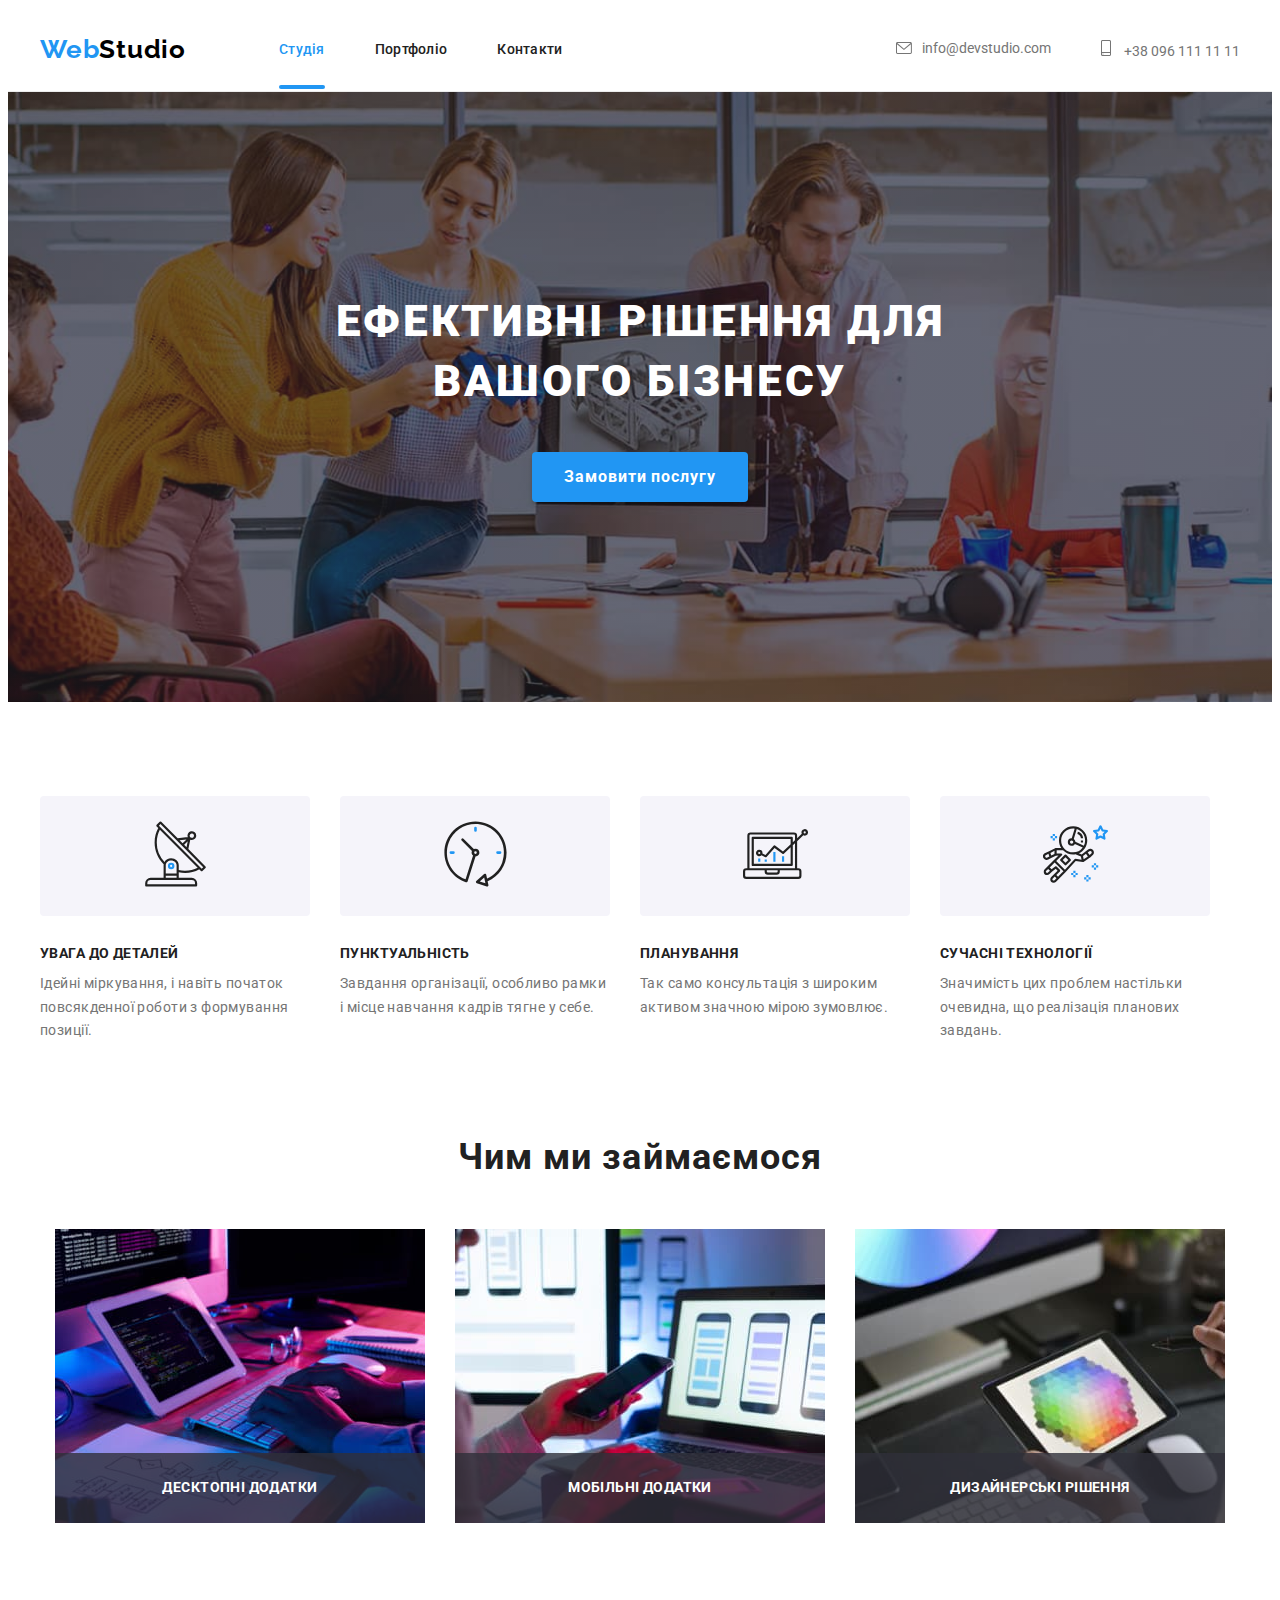
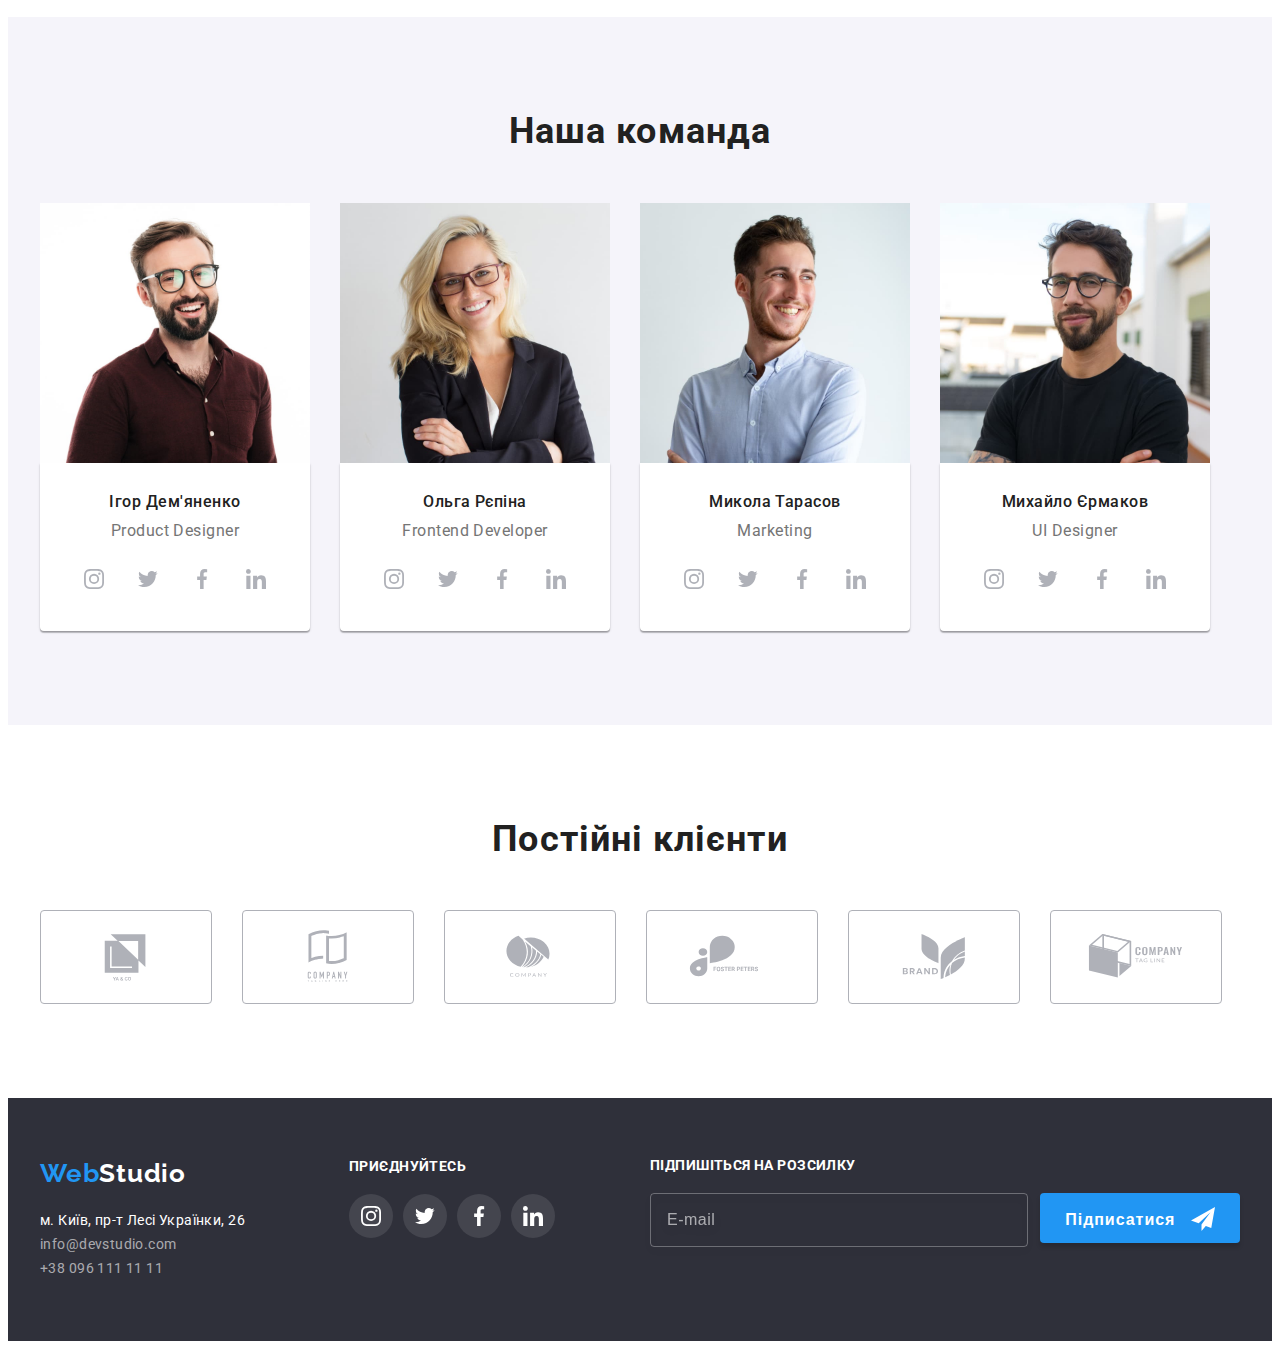
==== index.html @ 8cd663e5 "hw7" ====
<!DOCTYPE html>
<html lang="uk">

<head>
    <meta charset="UTF-8" />
    <meta http-equiv="X-UA-Compatible" content="IE=edge" />
    <meta name="viewport" content="width=device-width, initial-scale=1.0" />
    <title>Студія</title>
    <link href="https://fonts.googleapis.com/css2?family=Raleway:wght@700&family=Roboto:wght@400;500;700;900&display=swap"
        rel="stylesheet" />
    <link rel="stylesheet" href="https://cdnjs.cloudflare.com/ajax/libs/modern-normalize/1.1.0/modern-normalize.min.css"
            integrity="sha512-wpPYUAdjBVSE4KJnH1VR1HeZfpl1ub8YT/NKx4PuQ5NmX2tKuGu6U/JRp5y+Y8XG2tV+wKQpNHVUX03MfMFn9Q=="
            crossorigin="anonymous" referrerpolicy="no-referrer" />
    <link rel="stylesheet" href="./css/main.min.css">
</head>

<body>
    <!-- Header -->
    <header class="header">
        <div class="container header__container">
            <a class="logo" href="./index.html">Web<span class="logo__part logo__part--dark">Studio</span></a>
            <nav class="navigation">
                <ul class="menu list">
                    <li class="menu__item">
                        <a class="menu__link current link" href="./index.html">Студія</a>
                    </li>
                    <li class="menu__item">
                        <a class="menu__link link" href="./portfolio.html">Портфоліо</a>
                    </li>
                    <li class="menu__item">
                        <a class="menu__link link" href="">Контакти</a>
                    </li>
                </ul>
            </nav>
            <ul class="contacts list">
                <li class="contacts__item">
                        <a class="contacts__link link" href="mailto:info@devstudio.com">
                            <svg class="contacts__icon" width="16" height="12">
                                <use href="./images/icons.svg#icon-envelope" ></use>
                            </svg>
                            info@devstudio.com</a>
                </li>
                <li class="contacts__item">
                        <a class="header-contact link" href="tel:+380961111111">
                            <svg class="contacts__icon" width="10" height="16">
                                <use href="./images/icons.svg#icon-smartphone"></use>
                            </svg>
                            +38 096 111 11 11</a>
                </li>
            </ul>
        </div>
    </header>
    <!-- main -->
    <main>
        <section class="hero">
            <div class="hero__container container">
            <h1 class="hero__title">Ефективні рішення для вашого бізнесу</h1>
            <button data-modal-open class="hero__btn" type="button">Замовити послугу</button>
            </div>
        </section>

        <section class="about">
            <!-- <h2>Про нас</h2> -->
            <div class="container about__container">
            <ul class="about__list list">
                <li>
                    <div class="about__bg">
                        <a class="about__svg" href="">
                            <svg width="65" height="70">
                                <use href="./images/icons.svg#icon-antenna-1"></use>
                            </svg>
                        </a>
                    </div>
                    <h3 class="about__title">УВАГА ДО ДЕТАЛЕЙ</h3>
                    <p class="about__text">Ідейні міркування, і навіть початок повсякденної роботи з
                        формування позиції.
                    </p>
                </li>
                <li>
                    <div class="about__bg">
                        <a class="about__svg" href="">
                            <svg width="65" height="70">
                                <use href="./images/icons.svg#icon-clock-1"></use>
                            </svg>
                        </a>
                    </div>
                    <h3 class="about__title">ПУНКТУАЛЬНІСТЬ</h3>
                    <p class="about__text">Завдання організації, особливо рамки і місце навчання кадрів тягне
                        у себе.
                    </p>
                </li>
                <li>
                    <div class="about__bg">
                        <a class="about__svg" href="">
                            <svg width="65" height="70">
                                <use href="./images/icons.svg#icon-diagram-1"></use>
                            </svg>
                        </a>
                    </div>
                    <h3 class="about__title">ПЛАНУВАННЯ</h3>
                    <p class="about__text">Так само консультація з широким активом значною мірою зумовлює.
                    </p>
                </li>
                <li>
                    <div class="about__bg">
                        <a class="about__svg" href="">
                            <svg width="65" height="70">
                                <use href="./images/icons.svg#icon-astronaut-1"></use>
                            </svg>
                        </a>
                    </div>
                    <h3 class="about__title">СУЧАСНІ ТЕХНОЛОГІЇ</h3>
                    <p class="about__text">
                        Значимість цих проблем настільки очевидна, що реалізація планових завдань.
                    </p>
                </li>
            </ul>
            </div>
        </section>
        <section class="occupation">
            <h2 class="section-title">Чим ми займаємося</h2>
            <ul class="occupation__list list">
                <li class="occupation__item">
                    <div class="occupation__img-thumb">
                        <img src="./images/occupation-img1.jpg" alt="occupation" width="370" height="294" />
                        <p class="occupation__img-text">Десктопні додатки</p>
                    </div>
                    
                </li>
                <li class="occupation__item">
                    <div class="occupation__img-thumb">
                        <img src="./images/occupation-img2.jpg" alt="occupation" width="370" height="294" />
                        <p class="occupation__img-text">Мобільні додатки</p>
                    </div>
                </li>
                <li class="occupation__item">
                    <div class="occupation__img-thumb">
                        <img src="./images/occupation-img3.jpg" alt="occupation" width="370" height="294" />
                        <p class="occupation__img-text">Дизайнерські рішення</p>
                    </div>
                </li>
            </ul>
        </section>
        <!-- team -->
        <section class="team">
            <div class="container">
                <h2 class="section-title">Наша команда</h2>
                <ul class="third-section-list list">
                    <li class="third-section-item">
                        <img class="team-img no-gap" src="./images/team-img1.jpg" alt="team member" width="270" height="260" />
                        <div class="team-item-content">
                            <h3 class="third-section-title">Ігор Дем'яненко</h3>
                            <p class="third-section-text" lang="en">Product Designer</p>
                            <ul class="team-soc-list">
                                <li class="team-soc-item">
                                    <a class="soc-link" href="">
                                        <svg class="soc-icon" width="20" height="20">
                                            <use href="./images/icons.svg#icon-instagram" ></use>
                                        </svg>
                                    </a>
                                </li>
                                <li class="team-soc-item">
                                    <a class="soc-link" href="">
                                        <svg class="soc-icon" width="20" height="20">
                                            <use href="./images/icons.svg#icon-twitter"></use>
                                        </svg>
                                    </a>
                                </li>
                                <li class="team-soc-item">
                                    <a class="soc-link" href="">
                                        <svg class="soc-icon" width="20" height="20">
                                            <use href="./images/icons.svg#icon-facebook"></use>
                                        </svg>
                                    </a>
                                </li>
                                <li class="team-soc-item">
                                    <a class="soc-link" href="">
                                        <svg class="soc-icon" width="20" height="20">
                                            <use href="./images/icons.svg#icon-linkedin"></use>
                                        </svg>
                                    </a>
                                </li>
                            </ul>
                        </div>
                    </li>
                    <li class="third-section-item">
                        <img class="team-img no-gap" src="./images/team-img2.jpg" alt="team member" width="270" height="260" />
                        <div class="team-item-content">
                            <h3 class="third-section-title">Ольга Рєпіна</h3>
                            <p class="third-section-text" lang="en">Frontend Developer</p>
                            <ul class="team-soc-list">
                                <li class="team-soc-item">
                                    <a class="soc-link" href="">
                                        <svg class="soc-icon" width="20" height="20">
                                            <use href="./images/icons.svg#icon-instagram"></use>
                                        </svg>
                                    </a>
                                </li>
                                <li class="team-soc-item">
                                    <a class="soc-link" href="">
                                        <svg class="soc-icon" width="20" height="20">
                                            <use href="./images/icons.svg#icon-twitter"></use>
                                        </svg>
                                    </a>
                                </li>
                                <li class="team-soc-item">
                                    <a class="soc-link" href="">
                                        <svg class="soc-icon" width="20" height="20">
                                            <use href="./images/icons.svg#icon-facebook"></use>
                                        </svg>
                                    </a>
                                </li>
                                <li class="team-soc-item">
                                    <a class="soc-link" href="">
                                        <svg class="soc-icon" width="20" height="20">
                                            <use href="./images/icons.svg#icon-linkedin"></use>
                                        </svg>
                                    </a>
                                </li>
                            </ul>
                        </div>
                    </li>
                    <li class="third-section-item">
                        <img class="team-img no-gap" src="./images/team-img3.jpg" alt="team member" width="270" height="260" />
                        <div class="team-item-content">
                            <h3 class="third-section-title">Микола Тарасов</h3>
                            <p class="third-section-text" lang="en">Marketing</p>
                            <ul  class="team-soc-list">
                                <li class="team-soc-item">
                                    <a class="soc-link" href="">
                                        <svg class="soc-icon" width="20" height="20">
                                            <use href="./images/icons.svg#icon-instagram"></use>
                                        </svg>
                                    </a>
                                </li>
                                <li class="team-soc-item">
                                    <a class="soc-link" href="">
                                        <svg class="soc-icon" width="20" height="20">
                                            <use href="./images/icons.svg#icon-twitter"></use>
                                        </svg>
                                    </a>
                                </li>
                                <li class="team-soc-item">
                                    <a class="soc-link" href="">
                                        <svg class="soc-icon" width="20" height="20">
                                            <use href="./images/icons.svg#icon-facebook"></use>
                                        </svg>
                                    </a>
                                </li>
                                <li class="team-soc-item">
                                    <a class="soc-link" href="">
                                        <svg class="soc-icon" width="20" height="20">
                                            <use href="./images/icons.svg#icon-linkedin"></use>
                                        </svg>
                                    </a>
                                </li>
                            </ul>
                        </div>
                    </li>
                    <li class="third-section-item">
                        <img class="team-img no-gap" src="./images/team-img4.jpg" alt="team member" width="270" height="260" />
                        <div class="team-item-content">
                            <h3 class="third-section-title">Михайло Єрмаков</h3>
                            <p class="third-section-text" lang="en">UI Designer</p>
                            <ul class="team-soc-list">
                                <li class="team-soc-item">
                                    <a class="soc-link" href="">
                                        <svg class="soc-icon" width="20" height="20">
                                            <use href="./images/icons.svg#icon-instagram"></use>
                                        </svg>
                                    </a>
                                </li>
                                <li class="team-soc-item">
                                    <a class="soc-link" href="">
                                        <svg class="soc-icon" width="20" height="20">
                                            <use href="./images/icons.svg#icon-twitter"></use>
                                        </svg>
                                    </a>
                                </li>
                                <li class="team-soc-item">
                                    <a class="soc-link" href="">
                                        <svg class="soc-icon" width="20" height="20">
                                            <use href="./images/icons.svg#icon-facebook"></use>
                                        </svg>
                                    </a>
                                </li>
                                <li class="team-soc-item">
                                    <a class="soc-link" href="">
                                        <svg class="soc-icon" width="20" height="20">
                                            <use href="./images/icons.svg#icon-linkedin"></use>
                                        </svg>
                                    </a>
                                </li>
                            </ul>
                        </div>
                    </li>
                </ul>
            </div>
        </section>
        <section class="section-clients">
            <div class="container">
                <h2 class="section-title">Постійні клієнти</h2>
                <ul class="clients-list list">
                    <li class="clients-item">
                        <a class="clients-icon" href="">
                            <svg width="106" height="60">
                                <use href="./images/icons.svg#icon-Logo1"></use>
                            </svg>
                        </a>
                    </li>
                    <li class="clients-item">
                        <a class="clients-icon" href="">
                            <svg width="106" height="60">
                                <use href="./images/icons.svg#icon-Logo2"></use>
                            </svg>
                        </a>
                    </li>
                    <li class="clients-item">
                        <a class="clients-icon" href="">
                            <svg width="106" height="60">
                                <use href="./images/icons.svg#icon-Logo3"></use>
                            </svg>
                        </a>
                    </li>
                    <li class="clients-item">
                        <a class="clients-icon" href="">
                            <svg width="106" height="60">
                                <use href="./images/icons.svg#icon-Logo4"></use>
                            </svg>
                        </a>
                    </li>
                    <li class="clients-item">
                        <a class="clients-icon" href="">
                            <svg width="106" height="60">
                                <use href="./images/icons.svg#icon-Logo5"></use>
                            </svg>
                        </a>
                    </li>
                    <li class="clients-item">
                        <a class="clients-icon" href="">
                            <svg width="106" height="60">
                                <use href="./images/icons.svg#icon-Logo6"></use>
                            </svg>
                        </a>
                    </li>
                </ul>
            </div>
        </section>
    </main>
    <!-- footer -->
    <footer class="footer">
        <div class="container container-footer">
            <div class="container-footer-adress">
            <a class="logo logo--footer" href="">Web<span class="logo__part logo__part--light">Studio</span></a>
            <address>
                <ul class="footer-list list">
                    <li><a class="footer-link link" href="https://goo.gl/maps/sjuJDFKfgwQBEZwK6" target="_blank"
                            rel="noopener noreferrer nofollow">м. Київ,
                            пр-т Лесі Українки, 26</a></li>
                    <li><a class="footer-link-contact link" href="mailto:info@devstudio.com">info@devstudio.com</a></li>
                    <li><a class="footer-link-contact link" href="tel:+380961111111">+38 096 111 11 11</a></li>
                </ul>
            </address>
            </div>
                <div class="footer-soc-links">
                    <p class="footer-links-title">приєднуйтесь</p>
                    <ul class="team-soc-list">
                        <li class="team-soc-item">
                            <a class="soc-link-footer" href="">
                                <svg class="soc-icon" width="20" height="20">
                                    <use href="./images/icons.svg#icon-instagram"></use>
                                </svg>
                            </a>
                        </li>
                        <li class="team-soc-item">
                            <a class="soc-link-footer" href="">
                                <svg class="soc-icon" width="20" height="20">
                                    <use href="./images/icons.svg#icon-twitter"></use>
                                </svg>
                            </a>
                        </li>
                        <li class="team-soc-item">
                            <a class="soc-link-footer" href="">
                                <svg class="soc-icon" width="20" height="20">
                                    <use href="./images/icons.svg#icon-facebook"></use>
                                </svg>
                            </a>
                        </li>
                        <li class="team-soc-item">
                            <a class="soc-link-footer" href="">
                                <svg class="soc-icon" width="20" height="20">
                                    <use href="./images/icons.svg#icon-linkedin"></use>
                                </svg>
                            </a>
                        </li>
                    </ul>
                </div>
                <div class="footer-subscribe">
                    <form class="footer-form">
                        <div class="footer-input-container">
                            <label class="subscribe-input-text" for="subscribe"> Підпишіться на розсилку</label>
                            <input class="footer-input" type="text" id="subscribe" placeholder="E-mail" name="mail">
                        </div>
                        <button class="subscribe-btn" type="submit">Підписатися
                        <svg class="icon-send" width="24" height="24">
                            <use href="./images/icons.svg#icon-send"></use>
                        </svg>
                        </button>
                    </form>
                </div>
        </div>
    </footer>

    <div class="backdrop is-hidden" data-modal>
        <div class="modal">
            <button class="modal-btn-close" data-modal-close>
                <svg width="18" height="18">
                    <use href="./images/icons.svg#close-icon"></use>
                </svg>
            </button>
            <p class="modal-title">Залиште свої дані, ми вам передзвонимо</p>
            <form class="modal-form">
                <label class="modal-label" for="name">Ім'я</label>
                <div class="modal-wrap">
                    <input class="modal-input" type="text" id="name" name="username">
                    <svg class="input-img" width="18" height="18">
                        <use href="./images/icons.svg#icon-person"></use>
                    </svg>
                </div>

                <label class="modal-label" for="tel">Телефон</label>
                <div class="modal-wrap">
                    <input class="modal-input" type="tel" id="tel" name="tel">
                    <svg class="input-img" width="18" height="18">
                        <use href="./images/icons.svg#icon-phone"></use>
                    </svg>
                </div>

                <label class="modal-label" for="mail">Пошта</label>
                <div class="modal-wrap">
                    <input class="modal-input" type="email" id="mail" name="mail">
                    <svg class="input-img" width="18" height="18">
                        <use href="./images/icons.svg#icon-email"></use>
                    </svg>
                </div>

                <label class="modal-label" for="feedback">Коментар</label>
                <textarea class="modal-text-area" id="feedback" name="feedback" placeholder="Введіть коментар"></textarea>
                
                
                <div class="modal-field">
                    <input type="checkbox" class="input-check visually-hidden" name="get-mails" id="get-mails" value="true">
                    <label class="check-text" for="get-mails">
                        <span>
                            <svg class="check-icon" width="16" height="15">
                                <use href="./images/icons.svg#icon-check"></use>
                            </svg>
                        </span>
                        Погоджуюся з розсилкою та приймаю <a class="accept-link" href="">Умови договору</a></label>
                </div>

                
                <button class="btn-send" type="submit">Відправити</button>
            </form>
        </div>
    </div>

    <script src="./js/modal.js"></script>
</body>

</html>
---- css/main.min.css ----
:root{--primary-text-color: #212121;--secondary-text-color: #757575;--primary-background-color: #fff;--secondary-background-color: #2F303A;--third-background-color: #F5F4FA;--accent-color: #2196F3;--border-color: #ECECEC}body{background-color:#fff;font-family:"Roboto",sans-serif;color:var(--primary-text-color)}p,h1,h2,h3,h4,h5,h6{margin:0}ul,ol{margin:0;padding-left:0;list-style:none}img{display:block;max-width:100%;height:auto}.container{width:1200px;padding-right:15px;padding-left:15px;margin:0 auto}.visually-hidden{position:absolute;white-space:nowrap;width:1px;height:1px;overflow:hidden;border:0;padding:0;clip:rect(0 0 0 0);-webkit-clip-path:inset(50%);clip-path:inset(50%);margin:-1px}.logo{font-family:"Raleway",sans-serif;font-weight:700;font-size:26px;line-height:1.19;letter-spacing:.03em;color:var(--accent-color);text-decoration:none;margin-right:93px;padding:25px 0;display:block}.logo__part--dark{color:#000}.logo__part--light{color:var(--primary-background-color)}.logo--footer{display:block;margin-bottom:20px;padding:0}.menu{display:-webkit-box;display:-ms-flexbox;display:flex;gap:50px}.contacts{font-size:14px;display:-webkit-box;display:-ms-flexbox;display:flex;margin-left:auto;gap:50px}.contacts a{font-size:14px;padding:32px 0;display:block;color:var(--secondary-text-color);-webkit-transition:color 250ms cubic-bezier(0.4, 0, 0.2, 1);transition:color 250ms cubic-bezier(0.4, 0, 0.2, 1)}.contacts a:focus,.contacts a:hover{color:var(--accent-color)}.header__container{display:-webkit-box;display:-ms-flexbox;display:flex;-webkit-box-align:center;-ms-flex-align:center;align-items:center}.menu__link{position:relative;font-weight:500;font-size:14px;line-height:1.14;letter-spacing:.02em;color:inherit;padding:32px 0;display:block;-webkit-transition:color 250ms cubic-bezier(0.4, 0, 0.2, 1);transition:color 250ms cubic-bezier(0.4, 0, 0.2, 1)}.menu__link:focus,.menu__link:hover{color:var(--accent-color)}.menu__link.current::after{content:"";display:block;width:100%;height:4px;background-color:var(--accent-color);border-radius:2px;position:absolute;left:0;bottom:0}.menu .menu__link.current{color:var(--accent-color)}.list{list-style:none}.link{text-decoration:none}.contacts__icon{margin-right:10px;fill:var(--secondary-text-color)}.contacts__link:focus,.contacts__icon,.contacts__link:hover,.contacts__icon{fill:currentColor}.contacts__link.link{display:-webkit-box;display:-ms-flexbox;display:flex;-webkit-box-align:center;-ms-flex-align:center;align-items:center}.header{border-bottom:1px solid var(--border-color)}.hero{background-color:var(--secondary-background-color);padding:200px 0;background-image:-webkit-gradient(linear, left top, left bottom, from(rgba(47, 48, 58, 0.4)), to(rgba(47, 48, 58, 0.4))),url(../images/bg-img.jpg);background-image:linear-gradient(rgba(47, 48, 58, 0.4), rgba(47, 48, 58, 0.4)),url(../images/bg-img.jpg);background-repeat:no-repeat;background-size:cover;background-position:center}.hero__title{font-weight:900;font-size:44px;line-height:1.36;text-align:center;letter-spacing:.06em;text-transform:uppercase;color:var(--primary-background-color);margin-bottom:40px;margin-left:auto;margin-right:auto;max-width:696px}.hero__btn{font-family:inherit;font-weight:700;font-size:16px;line-height:1.88;letter-spacing:.06em;background-color:var(--accent-color);color:var(--primary-background-color);-webkit-box-shadow:0px 4px 4px rgba(0,0,0,.15);box-shadow:0px 4px 4px rgba(0,0,0,.15);border-radius:4px;cursor:pointer;border:none;display:block;margin:0 auto;min-width:216px;height:50px;-webkit-transition:background-color 250ms cubic-bezier(0.4, 0, 0.2, 1);transition:background-color 250ms cubic-bezier(0.4, 0, 0.2, 1)}.hero__btn:focus,.hero__btn:hover{background-color:#188ce8}.about{padding-top:94px;padding-bottom:94px;background-color:var(--primary-background-color)}.about__list{display:-webkit-box;display:-ms-flexbox;display:flex;gap:30px}.about__title{font-weight:700;font-size:14px;line-height:1.14;letter-spacing:.03em;text-transform:uppercase;color:var(--primary-text-color);margin-bottom:10px}.about__text{font-weight:400;font-size:14px;line-height:1.71;letter-spacing:.03em;color:var(--secondary-text-color);max-width:270px}.about__bg{border-radius:4px;height:120px;background-color:var(--third-background-color);margin-bottom:30px;display:-webkit-box;display:-ms-flexbox;display:flex;-webkit-box-pack:center;-ms-flex-pack:center;justify-content:center;-webkit-box-align:center;-ms-flex-align:center;align-items:center}.section-title{font-weight:700;font-size:36px;line-height:1.16;text-align:center;letter-spacing:.03em;color:var(--primary-text-color);margin-bottom:50px}.occupation{margin-bottom:94px}.occupation__list{display:-webkit-box;display:-ms-flexbox;display:flex;-webkit-box-pack:center;-ms-flex-pack:center;justify-content:center;gap:30px;-ms-flex-preferred-size:calc((100% - 60px)/3);flex-basis:calc((100% - 60px)/3)}.occupation__img-thumb{position:relative}.occupation__img-text{position:absolute;left:0;bottom:0;font-style:normal;font-weight:700;font-size:14px;line-height:1.14;letter-spacing:.03em;color:var(--primary-background-color);text-transform:uppercase;width:370px;height:70px;background-color:rgba(47,48,58,.8);display:-webkit-box;display:-ms-flexbox;display:flex;-webkit-box-align:center;-ms-flex-align:center;align-items:center;-webkit-box-pack:center;-ms-flex-pack:center;justify-content:center}.team{padding-top:94px;padding-bottom:94px;background-color:var(--third-background-color)}.third-section-list{display:-webkit-box;display:-ms-flexbox;display:flex;gap:30px;-ms-flex-preferred-size:calc((100% - 90px)/4);flex-basis:calc((100% - 90px)/4)}.team-item-content{padding:30px;background-color:var(--primary-background-color);-webkit-box-shadow:0px 1px 3px rgba(0,0,0,.12),0px 1px 1px rgba(0,0,0,.14),0px 2px 1px rgba(0,0,0,.2);box-shadow:0px 1px 3px rgba(0,0,0,.12),0px 1px 1px rgba(0,0,0,.14),0px 2px 1px rgba(0,0,0,.2);border-radius:0px 0px 4px 4px}.team-img .no-gap{display:block}.third-section-title{font-weight:500;font-size:16px;line-height:1.18;text-align:center;letter-spacing:.03em;color:var(--primary-text-color);margin-bottom:10px}.third-section-text{font-weight:400;font-size:16px;line-height:1.18;text-align:center;letter-spacing:.03em;color:var(--secondary-text-color);margin-bottom:16px}.team-soc-list{display:-webkit-box;display:-ms-flexbox;display:flex;-webkit-box-pack:center;-ms-flex-pack:center;justify-content:center;gap:10px}.soc-link{width:44px;height:44px;border-radius:50%;display:-webkit-box;display:-ms-flexbox;display:flex;-ms-flex-line-pack:center;align-content:center;-webkit-box-pack:center;-ms-flex-pack:center;justify-content:center;-webkit-box-align:center;-ms-flex-align:center;align-items:center;fill:#afb1b8;-webkit-transition:background-color 250ms cubic-bezier(0.4, 0, 0.2, 1),fill 250ms cubic-bezier(0.4, 0, 0.2, 1);transition:background-color 250ms cubic-bezier(0.4, 0, 0.2, 1),fill 250ms cubic-bezier(0.4, 0, 0.2, 1)}.soc-link:focus,.soc-link:hover{background-color:var(--accent-color);fill:var(--primary-background-color)}.section-clients{padding-top:94px;padding-bottom:94px;background-color:var(--primary-background-color)}.clients-item{background-color:rgba(0,0,0,0);border:1px solid #afb1b8;border-radius:4px;width:170px;height:92px;-webkit-transition:border 250ms cubic-bezier(0.4, 0, 0.2, 1);transition:border 250ms cubic-bezier(0.4, 0, 0.2, 1)}.clients-item:focus,.clients-item:hover{border:1px solid var(--accent-color)}.clients-icon{fill:#afb1b8;width:100%;height:100%;display:-webkit-box;display:-ms-flexbox;display:flex;-webkit-box-pack:center;-ms-flex-pack:center;justify-content:center;-webkit-box-align:center;-ms-flex-align:center;align-items:center;-webkit-transition:fill 250ms cubic-bezier(0.4, 0, 0.2, 1);transition:fill 250ms cubic-bezier(0.4, 0, 0.2, 1)}.clients-icon:focus,.clients-icon:hover{fill:var(--accent-color)}.clients-list{display:-webkit-box;display:-ms-flexbox;display:flex;gap:30px}.section-portfolio{padding:94px 0}.btn-list{display:-webkit-box;display:-ms-flexbox;display:flex;-webkit-box-pack:center;-ms-flex-pack:center;justify-content:center;gap:8px;margin-bottom:50px}.btn{font-family:inherit;font-weight:500;font-size:16px;line-height:1.62;letter-spacing:.03em;color:var(--primary-text-color);background-color:var(--primary-background-color);cursor:pointer;-webkit-box-shadow:0px 3px 1px rgba(0,0,0,.1),0px 1px 2px rgba(0,0,0,.08),0px 2px 2px rgba(0,0,0,.12);box-shadow:0px 3px 1px rgba(0,0,0,.1),0px 1px 2px rgba(0,0,0,.08),0px 2px 2px rgba(0,0,0,.12);border-radius:4px;border:none;padding:6px 22px;-webkit-transition:color 250ms cubic-bezier(0.4, 0, 0.2, 1),background-color 250ms cubic-bezier(0.4, 0, 0.2, 1);transition:color 250ms cubic-bezier(0.4, 0, 0.2, 1),background-color 250ms cubic-bezier(0.4, 0, 0.2, 1)}.btn:focus,.btn:hover{color:var(--primary-background-color);background-color:var(--accent-color)}.portfolio-content{padding:20px 24px;border-left:1px solid var(--border-color);border-bottom:1px solid var(--border-color);border-right:1px solid var(--border-color)}.portfolio-list{display:-webkit-box;display:-ms-flexbox;display:flex;-ms-flex-wrap:wrap;flex-wrap:wrap;gap:28px;-ms-flex-preferred-size:calc((100% - 56px)/3);flex-basis:calc((100% - 56px)/3)}.portfolio-title{font-weight:700;font-size:18px;line-height:2;letter-spacing:.06em;color:var(--primary-text-color);margin-bottom:4px}.portfolio-text{font-weight:400;font-size:16px;line-height:1.88;letter-spacing:.03em;color:var(--secondary-text-color)}.portfolio-item{cursor:pointer;-webkit-transition:-webkit-box-shadow 250ms cubic-bezier(0.4, 0, 0.2, 1);transition:-webkit-box-shadow 250ms cubic-bezier(0.4, 0, 0.2, 1);transition:box-shadow 250ms cubic-bezier(0.4, 0, 0.2, 1);transition:box-shadow 250ms cubic-bezier(0.4, 0, 0.2, 1), -webkit-box-shadow 250ms cubic-bezier(0.4, 0, 0.2, 1)}.portfolio-item:focus,.portfolio-item:hover{-webkit-box-shadow:0px 1px 1px rgba(0,0,0,.12),0px 4px 4px rgba(0,0,0,.06),1px 4px 6px rgba(0,0,0,.16);box-shadow:0px 1px 1px rgba(0,0,0,.12),0px 4px 4px rgba(0,0,0,.06),1px 4px 6px rgba(0,0,0,.16)}.potrfolio-thumb{position:relative;overflow:hidden}.portfolio-img-text{position:absolute;top:0;left:0;font-weight:400;font-size:18px;line-height:1.56;letter-spacing:.03em;padding:63px 24px;color:var(--primary-background-color);background-color:rgba(33,150,243,.9);display:-webkit-box;display:-ms-flexbox;display:flex;-webkit-box-align:center;-ms-flex-align:center;align-items:center;-webkit-box-pack:center;-ms-flex-pack:center;justify-content:center;-webkit-transform:translateY(100%);transform:translateY(100%);-webkit-transition:-webkit-transform 250ms cubic-bezier(0.4, 0, 0.2, 1);transition:-webkit-transform 250ms cubic-bezier(0.4, 0, 0.2, 1);transition:transform 250ms cubic-bezier(0.4, 0, 0.2, 1);transition:transform 250ms cubic-bezier(0.4, 0, 0.2, 1), -webkit-transform 250ms cubic-bezier(0.4, 0, 0.2, 1)}.portfolio-item:hover .portfolio-img-text,.portfolio-item:focus .portfolio-img-text{-webkit-transform:translateY(0%);transform:translateY(0%)}.footer{background:var(--secondary-background-color);padding-top:60px;padding-bottom:60px}.container-footer{display:-webkit-box;display:-ms-flexbox;display:flex;gap:70px}.footer-links-title{font-style:normal;font-weight:700;font-size:14px;line-height:16px;letter-spacing:.03em;text-transform:uppercase;color:var(--primary-background-color);margin-bottom:20px}.footer-list a{font-style:normal;font-weight:400;font-size:14px;line-height:1.71;letter-spacing:.03em}.footer-link{color:var(--primary-background-color);margin-bottom:9px}.footer-link-contact{color:rgba(255,255,255,.6)}.footer{-webkit-box-align:baseline;-ms-flex-align:baseline;align-items:baseline}.soc-link-footer{width:44px;height:44px;border-radius:50%;display:-webkit-box;display:-ms-flexbox;display:flex;-ms-flex-line-pack:center;align-content:center;-webkit-box-pack:center;-ms-flex-pack:center;justify-content:center;-webkit-box-align:center;-ms-flex-align:center;align-items:center;fill:var(--primary-background-color);background-color:rgba(255,255,255,.1);-webkit-transition:background-color 250ms cubic-bezier(0.4, 0, 0.2, 1);transition:background-color 250ms cubic-bezier(0.4, 0, 0.2, 1)}.soc-link-footer:focus,.soc-link-footer:hover{background-color:var(--accent-color)}.footer-subscribe{display:-webkit-box;display:-ms-flexbox;display:flex;-webkit-box-pack:center;-ms-flex-pack:center;justify-content:center;-webkit-box-align:center;-ms-flex-align:center;align-items:center;position:relative;margin-left:auto}.footer-form{display:-webkit-box;display:-ms-flexbox;display:flex;gap:12px}.footer-input{width:358px;height:50px;background-color:rgba(0,0,0,0);border:1px solid rgba(255,255,255,.3);-webkit-filter:drop-shadow(0px 4px 4px rgba(0, 0, 0, 0.15));filter:drop-shadow(0px 4px 4px rgba(0, 0, 0, 0.15));border-radius:4px;font-weight:400;font-size:16px;line-height:1.25;-webkit-box-align:center;-ms-flex-align:center;align-items:center;letter-spacing:.03em;color:rgba(255,255,255,.6);padding-left:16px;-webkit-transition:border 250ms cubic-bezier(0.4, 0, 0.2, 1);transition:border 250ms cubic-bezier(0.4, 0, 0.2, 1)}.footer-input::-webkit-input-placeholder{font-weight:400;font-size:16px;line-height:1.25;-webkit-box-align:center;align-items:center;letter-spacing:.03em;color:rgba(255,255,255,.6)}.footer-input::-moz-placeholder{font-weight:400;font-size:16px;line-height:1.25;align-items:center;letter-spacing:.03em;color:rgba(255,255,255,.6)}.footer-input:-ms-input-placeholder{font-weight:400;font-size:16px;line-height:1.25;-ms-flex-align:center;align-items:center;letter-spacing:.03em;color:rgba(255,255,255,.6)}.footer-input::-ms-input-placeholder{font-weight:400;font-size:16px;line-height:1.25;-ms-flex-align:center;align-items:center;letter-spacing:.03em;color:rgba(255,255,255,.6)}.footer-input::placeholder{font-weight:400;font-size:16px;line-height:1.25;-webkit-box-align:center;-ms-flex-align:center;align-items:center;letter-spacing:.03em;color:rgba(255,255,255,.6)}.subscribe-input-text+.footer-input:focus{outline:rgba(0,0,0,0);border:1px solid var(--accent-color)}.subscribe-input-text{font-weight:700;font-size:14px;line-height:1.14;letter-spacing:.03em;text-transform:uppercase;color:var(--primary-background-color);position:absolute;left:0;top:0}.subscribe-btn{width:200px;height:50px;-webkit-box-shadow:0px 4px 4px rgba(0,0,0,.15);box-shadow:0px 4px 4px rgba(0,0,0,.15);border-radius:4px;background-color:var(--accent-color);border:none;font-weight:700;font-size:16px;line-height:1.88;letter-spacing:.06em;color:#fff;cursor:pointer;-webkit-transition:background-color 250ms cubic-bezier(0.4, 0, 0.2, 1);transition:background-color 250ms cubic-bezier(0.4, 0, 0.2, 1)}.subscribe-btn:hover,.subscribe-btn:focus{background-color:#188ce8}.icon-send{fill:#fff;-webkit-transform:translateY(25%);transform:translateY(25%);margin-left:10px}.backdrop{position:fixed;top:0;left:0;width:100%;height:100%;background-color:rgba(0,0,0,.2)}.backdrop.is-hidden{opacity:0;pointer-events:none}.modal{position:absolute;width:528px;height:581px;background-color:#fff;left:50%;top:50%;-webkit-transform:translate(-50%, -50%);transform:translate(-50%, -50%);border-radius:4px;padding:40px}.modal-btn-close{position:absolute;right:8px;top:8px;display:-webkit-box;display:-ms-flexbox;display:flex;-webkit-box-pack:center;-ms-flex-pack:center;justify-content:center;-webkit-box-align:center;-ms-flex-align:center;align-items:center;width:30px;height:30px;padding:0;border:1px solid rgba(0,0,0,.1019607843);border-radius:50%;cursor:pointer;background-color:#fff;-webkit-transition:fill 250ms cubic-bezier(0.4, 0, 0.2, 1);transition:fill 250ms cubic-bezier(0.4, 0, 0.2, 1)}.modal-btn-close:hover,.modal-btn-close:focus{fill:var(--accent-color)}.modal-title{margin-bottom:12px;font-weight:700;font-size:20px;line-height:1.15;text-align:center;letter-spacing:.03em;color:#212121}.modal-form{display:-webkit-box;display:-ms-flexbox;display:flex;-ms-flex-wrap:wrap;flex-wrap:wrap}.modal-input{width:448px;height:40px;border:1px solid rgba(33,33,33,.2);border-radius:4px;margin-bottom:10px;padding-left:42px;outline:rgba(0,0,0,0)}.modal-input:focus{border:1px solid var(--accent-color)}.input-img{position:absolute;top:11px;left:12px}.modal-input:focus+.input-img{fill:var(--accent-color)}.modal-label{font-weight:400;font-size:12px;line-height:1.16;letter-spacing:.01em;color:#757575;margin-bottom:4px}.modal-text-area{width:100%;height:120px;border:1px solid rgba(33,33,33,.2);border-radius:4px;padding:12px 16px;resize:none;margin-bottom:20px;outline:rgba(0,0,0,0)}.modal-text-area:focus{border:1px solid var(--accent-color)}.modal-text-area::-webkit-input-placeholder{font-weight:400;font-size:12px;line-height:1.16;letter-spacing:.01em;color:rgba(117,117,117,.5)}.modal-text-area::-moz-placeholder{font-weight:400;font-size:12px;line-height:1.16;letter-spacing:.01em;color:rgba(117,117,117,.5)}.modal-text-area:-ms-input-placeholder{font-weight:400;font-size:12px;line-height:1.16;letter-spacing:.01em;color:rgba(117,117,117,.5)}.modal-text-area::-ms-input-placeholder{font-weight:400;font-size:12px;line-height:1.16;letter-spacing:.01em;color:rgba(117,117,117,.5)}.modal-text-area::placeholder{font-weight:400;font-size:12px;line-height:1.16;letter-spacing:.01em;color:rgba(117,117,117,.5)}.modal-wrap{position:relative}.check-text,.accept-link{font-weight:400;font-size:14px;line-height:1.71;letter-spacing:.03em;color:#757575}.accept-link{color:var(--accent-color)}.check-text span{content:"";display:-webkit-inline-box;display:-ms-inline-flexbox;display:inline-flex;-webkit-box-align:center;-ms-flex-align:center;align-items:center;-webkit-box-pack:center;-ms-flex-pack:center;justify-content:center;width:16px;height:15px;border:2px solid #212121;border-radius:2px;margin-right:8px;fill:rgba(0,0,0,0);margin-left:14px}.input-check:checked+.check-text span{background-color:var(--accent-color);fill:#fff;border-color:rgba(0,0,0,0)}.modal-field{margin-bottom:30px}.btn-send{background-color:#2196f3;-webkit-box-shadow:0px 4px 4px rgba(0,0,0,.15);box-shadow:0px 4px 4px rgba(0,0,0,.15);border-radius:4px;border:none;padding:10px 55px;margin-right:auto;margin-left:auto;font-weight:700;font-size:16px;line-height:1.88;display:-webkit-box;display:-ms-flexbox;display:flex;-webkit-box-align:center;-ms-flex-align:center;align-items:center;-webkit-box-pack:center;-ms-flex-pack:center;justify-content:center;letter-spacing:.06em;color:#fff;cursor:pointer;-webkit-transition:background-color 250ms cubic-bezier(0.4, 0, 0.2, 1);transition:background-color 250ms cubic-bezier(0.4, 0, 0.2, 1)}.btn-send:hover,.btn-send:focus{background-color:#188ce8}/*# sourceMappingURL=main.min.css.map */
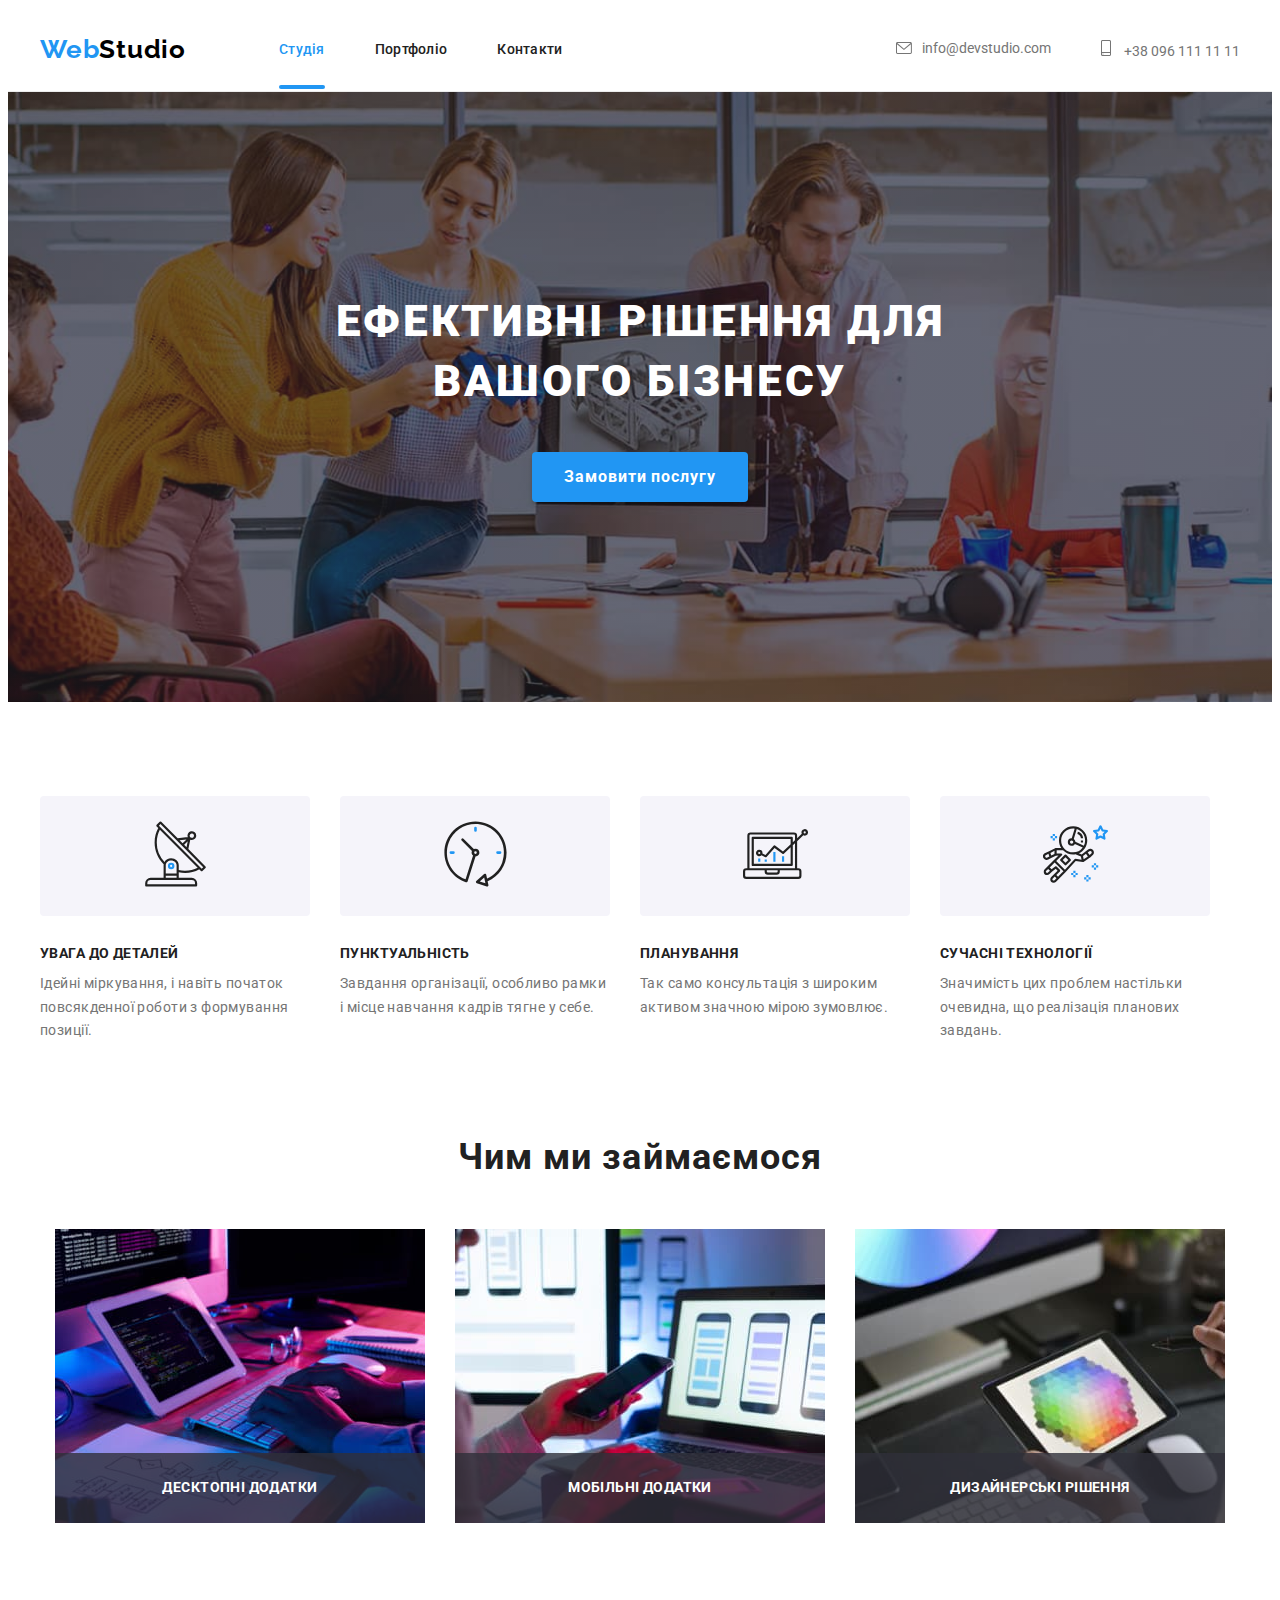
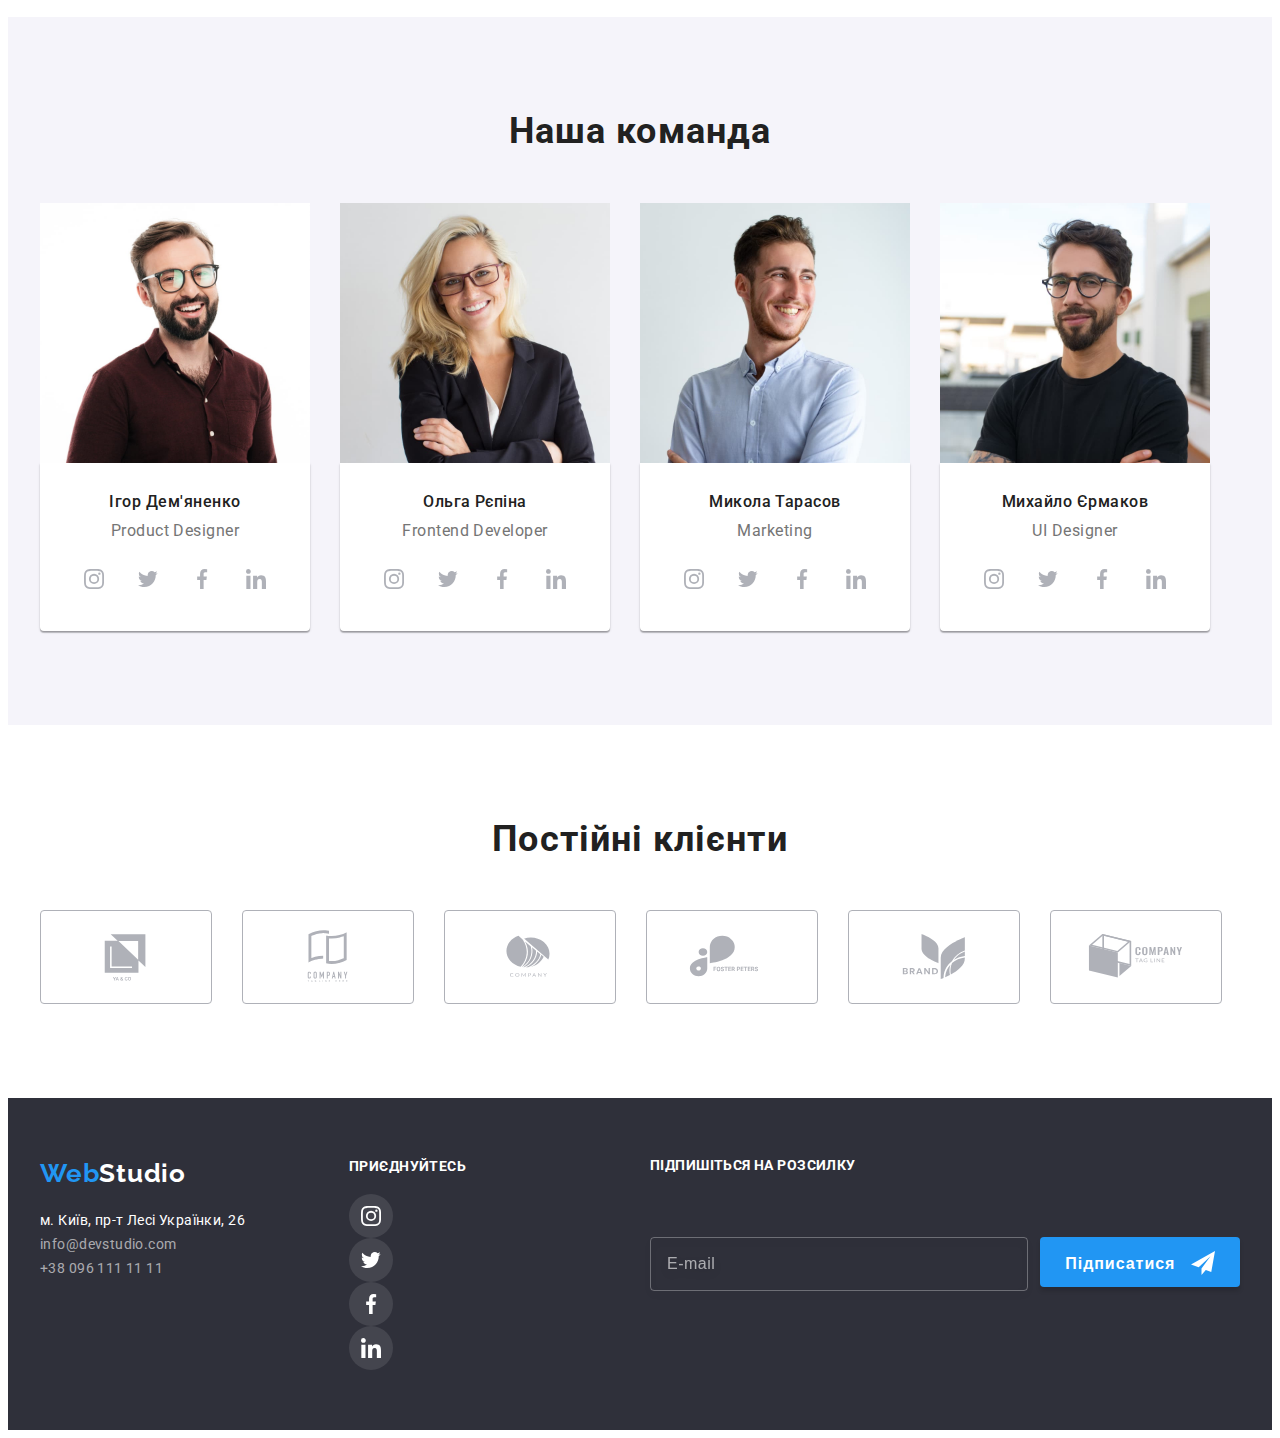
==== commit 1e837967: "hw7" ====
--- a/index.html
+++ b/index.html
@@ -143,39 +143,39 @@
         </section>
         <!-- team -->
         <section class="team">
-            <div class="container">
+            <div class="team__container container">
                 <h2 class="section-title">Наша команда</h2>
-                <ul class="third-section-list list">
-                    <li class="third-section-item">
-                        <img class="team-img no-gap" src="./images/team-img1.jpg" alt="team member" width="270" height="260" />
-                        <div class="team-item-content">
-                            <h3 class="third-section-title">Ігор Дем'яненко</h3>
-                            <p class="third-section-text" lang="en">Product Designer</p>
-                            <ul class="team-soc-list">
-                                <li class="team-soc-item">
-                                    <a class="soc-link" href="">
-                                        <svg class="soc-icon" width="20" height="20">
+                <ul class="team__list list">
+                    <li class="team__item">
+                        <img class="team__img no-gap" src="./images/team-img1.jpg" alt="team member" width="270" height="260" />
+                        <div class="team__item-content">
+                            <h3 class="team__title">Ігор Дем'яненко</h3>
+                            <p class="team__text" lang="en">Product Designer</p>
+                            <ul class="team__soc-list">
+                                <li class="team__soc-item">
+                                    <a class="team__soc-link" href="">
+                                        <svg class="team__soc-icon" width="20" height="20">
                                             <use href="./images/icons.svg#icon-instagram" ></use>
                                         </svg>
                                     </a>
                                 </li>
-                                <li class="team-soc-item">
-                                    <a class="soc-link" href="">
-                                        <svg class="soc-icon" width="20" height="20">
+                                <li class="team__soc-item">
+                                    <a class="team__soc-link" href="">
+                                        <svg class="team__soc-icon" width="20" height="20">
                                             <use href="./images/icons.svg#icon-twitter"></use>
                                         </svg>
                                     </a>
                                 </li>
-                                <li class="team-soc-item">
-                                    <a class="soc-link" href="">
-                                        <svg class="soc-icon" width="20" height="20">
+                                <li class="team__soc-item">
+                                    <a class="team__soc-link" href="">
+                                        <svg class="team__soc-icon" width="20" height="20">
                                             <use href="./images/icons.svg#icon-facebook"></use>
                                         </svg>
                                     </a>
                                 </li>
-                                <li class="team-soc-item">
-                                    <a class="soc-link" href="">
-                                        <svg class="soc-icon" width="20" height="20">
+                                <li class="team__soc-item">
+                                    <a class="team__soc-link" href="">
+                                        <svg class="team__soc-icon" width="20" height="20">
                                             <use href="./images/icons.svg#icon-linkedin"></use>
                                         </svg>
                                     </a>
@@ -183,36 +183,36 @@
                             </ul>
                         </div>
                     </li>
-                    <li class="third-section-item">
-                        <img class="team-img no-gap" src="./images/team-img2.jpg" alt="team member" width="270" height="260" />
-                        <div class="team-item-content">
-                            <h3 class="third-section-title">Ольга Рєпіна</h3>
-                            <p class="third-section-text" lang="en">Frontend Developer</p>
-                            <ul class="team-soc-list">
-                                <li class="team-soc-item">
-                                    <a class="soc-link" href="">
-                                        <svg class="soc-icon" width="20" height="20">
+                    <li class="team__item">
+                        <img class="team__img no-gap" src="./images/team-img2.jpg" alt="team member" width="270" height="260" />
+                        <div class="team__item-content">
+                            <h3 class="team__title">Ольга Рєпіна</h3>
+                            <p class="team__text" lang="en">Frontend Developer</p>
+                            <ul class="team__soc-list">
+                                <li class="team__soc-item">
+                                    <a class="team__soc-link" href="">
+                                        <svg class="team__soc-icon" width="20" height="20">
                                             <use href="./images/icons.svg#icon-instagram"></use>
                                         </svg>
                                     </a>
                                 </li>
-                                <li class="team-soc-item">
-                                    <a class="soc-link" href="">
-                                        <svg class="soc-icon" width="20" height="20">
+                                <li class="team__soc-item">
+                                    <a class="team__soc-link" href="">
+                                        <svg class="team__soc-icon" width="20" height="20">
                                             <use href="./images/icons.svg#icon-twitter"></use>
                                         </svg>
                                     </a>
                                 </li>
-                                <li class="team-soc-item">
-                                    <a class="soc-link" href="">
-                                        <svg class="soc-icon" width="20" height="20">
+                                <li class="team__soc-item">
+                                    <a class="team__soc-link" href="">
+                                        <svg class="team__soc-icon" width="20" height="20">
                                             <use href="./images/icons.svg#icon-facebook"></use>
                                         </svg>
                                     </a>
                                 </li>
-                                <li class="team-soc-item">
-                                    <a class="soc-link" href="">
-                                        <svg class="soc-icon" width="20" height="20">
+                                <li class="team__soc-item">
+                                    <a class="team__soc-link" href="">
+                                        <svg class="team__soc-icon" width="20" height="20">
                                             <use href="./images/icons.svg#icon-linkedin"></use>
                                         </svg>
                                     </a>
@@ -220,36 +220,36 @@
                             </ul>
                         </div>
                     </li>
-                    <li class="third-section-item">
-                        <img class="team-img no-gap" src="./images/team-img3.jpg" alt="team member" width="270" height="260" />
-                        <div class="team-item-content">
-                            <h3 class="third-section-title">Микола Тарасов</h3>
-                            <p class="third-section-text" lang="en">Marketing</p>
-                            <ul  class="team-soc-list">
-                                <li class="team-soc-item">
-                                    <a class="soc-link" href="">
-                                        <svg class="soc-icon" width="20" height="20">
+                    <li class="team__item">
+                        <img class="team__img no-gap" src="./images/team-img3.jpg" alt="team member" width="270" height="260" />
+                        <div class="team__item-content">
+                            <h3 class="team__title">Микола Тарасов</h3>
+                            <p class="team__text" lang="en">Marketing</p>
+                            <ul  class="team__soc-list">
+                                <li class="team__soc-item">
+                                    <a class="team__soc-link" href="">
+                                        <svg class="team__soc-icon" width="20" height="20">
                                             <use href="./images/icons.svg#icon-instagram"></use>
                                         </svg>
                                     </a>
                                 </li>
-                                <li class="team-soc-item">
-                                    <a class="soc-link" href="">
-                                        <svg class="soc-icon" width="20" height="20">
+                                <li class="team__soc-item">
+                                    <a class="team__soc-link" href="">
+                                        <svg class="team__soc-icon" width="20" height="20">
                                             <use href="./images/icons.svg#icon-twitter"></use>
                                         </svg>
                                     </a>
                                 </li>
-                                <li class="team-soc-item">
-                                    <a class="soc-link" href="">
-                                        <svg class="soc-icon" width="20" height="20">
+                                <li class="team__soc-item">
+                                    <a class="team__soc-link" href="">
+                                        <svg class="team__soc-icon" width="20" height="20">
                                             <use href="./images/icons.svg#icon-facebook"></use>
                                         </svg>
                                     </a>
                                 </li>
-                                <li class="team-soc-item">
-                                    <a class="soc-link" href="">
-                                        <svg class="soc-icon" width="20" height="20">
+                                <li class="team__soc-item">
+                                    <a class="team__soc-link" href="">
+                                        <svg class="team__soc-icon" width="20" height="20">
                                             <use href="./images/icons.svg#icon-linkedin"></use>
                                         </svg>
                                     </a>
@@ -257,36 +257,36 @@
                             </ul>
                         </div>
                     </li>
-                    <li class="third-section-item">
-                        <img class="team-img no-gap" src="./images/team-img4.jpg" alt="team member" width="270" height="260" />
-                        <div class="team-item-content">
-                            <h3 class="third-section-title">Михайло Єрмаков</h3>
-                            <p class="third-section-text" lang="en">UI Designer</p>
-                            <ul class="team-soc-list">
+                    <li class="team__item">
+                        <img class="team__img no-gap" src="./images/team-img4.jpg" alt="team member" width="270" height="260" />
+                        <div class="team__item-content">
+                            <h3 class="team__title">Михайло Єрмаков</h3>
+                            <p class="team__text" lang="en">UI Designer</p>
+                            <ul class="team__soc-list">
+                                <li class="team__soc-item">
+                                    <a class="team__soc-link" href="">
+                                        <svg class="team__soc-icon" width="20" height="20">
+                                            <use href="./images/icons.svg#icon-instagram"></use>
+                                        </svg>
+                                    </a>
+                                </li>
+                                <li class="team__soc-item">
+                                    <a class="team__soc-link" href="">
+                                        <svg class="team__soc-icon" width="20" height="20">
+                                            <use href="./images/icons.svg#icon-twitter"></use>
+                                        </svg>
+                                    </a>
+                                </li>
+                                <li class="team__soc-item">
+                                    <a class="team__soc-link" href="">
+                                        <svg class="team__soc-icon" width="20" height="20">
+                                            <use href="./images/icons.svg#icon-facebook"></use>
+                                        </svg>
+                                    </a>
+                                </li>
                                 <li class="team-soc-item">
-                                    <a class="soc-link" href="">
-                                        <svg class="soc-icon" width="20" height="20">
-                                            <use href="./images/icons.svg#icon-instagram"></use>
-                                        </svg>
-                                    </a>
-                                </li>
-                                <li class="team-soc-item">
-                                    <a class="soc-link" href="">
-                                        <svg class="soc-icon" width="20" height="20">
-                                            <use href="./images/icons.svg#icon-twitter"></use>
-                                        </svg>
-                                    </a>
-                                </li>
-                                <li class="team-soc-item">
-                                    <a class="soc-link" href="">
-                                        <svg class="soc-icon" width="20" height="20">
-                                            <use href="./images/icons.svg#icon-facebook"></use>
-                                        </svg>
-                                    </a>
-                                </li>
-                                <li class="team-soc-item">
-                                    <a class="soc-link" href="">
-                                        <svg class="soc-icon" width="20" height="20">
+                                    <a class="team__soc-link" href="">
+                                        <svg class="team__soc-icon" width="20" height="20">
                                             <use href="./images/icons.svg#icon-linkedin"></use>
                                         </svg>
                                     </a>
--- a/css/main.min.css
+++ b/css/main.min.css
@@ -1 +1 @@
-:root{--primary-text-color: #212121;--secondary-text-color: #757575;--primary-background-color: #fff;--secondary-background-color: #2F303A;--third-background-color: #F5F4FA;--accent-color: #2196F3;--border-color: #ECECEC}body{background-color:#fff;font-family:"Roboto",sans-serif;color:var(--primary-text-color)}p,h1,h2,h3,h4,h5,h6{margin:0}ul,ol{margin:0;padding-left:0;list-style:none}img{display:block;max-width:100%;height:auto}.container{width:1200px;padding-right:15px;padding-left:15px;margin:0 auto}.visually-hidden{position:absolute;white-space:nowrap;width:1px;height:1px;overflow:hidden;border:0;padding:0;clip:rect(0 0 0 0);-webkit-clip-path:inset(50%);clip-path:inset(50%);margin:-1px}.logo{font-family:"Raleway",sans-serif;font-weight:700;font-size:26px;line-height:1.19;letter-spacing:.03em;color:var(--accent-color);text-decoration:none;margin-right:93px;padding:25px 0;display:block}.logo__part--dark{color:#000}.logo__part--light{color:var(--primary-background-color)}.logo--footer{display:block;margin-bottom:20px;padding:0}.menu{display:-webkit-box;display:-ms-flexbox;display:flex;gap:50px}.contacts{font-size:14px;display:-webkit-box;display:-ms-flexbox;display:flex;margin-left:auto;gap:50px}.contacts a{font-size:14px;padding:32px 0;display:block;color:var(--secondary-text-color);-webkit-transition:color 250ms cubic-bezier(0.4, 0, 0.2, 1);transition:color 250ms cubic-bezier(0.4, 0, 0.2, 1)}.contacts a:focus,.contacts a:hover{color:var(--accent-color)}.header__container{display:-webkit-box;display:-ms-flexbox;display:flex;-webkit-box-align:center;-ms-flex-align:center;align-items:center}.menu__link{position:relative;font-weight:500;font-size:14px;line-height:1.14;letter-spacing:.02em;color:inherit;padding:32px 0;display:block;-webkit-transition:color 250ms cubic-bezier(0.4, 0, 0.2, 1);transition:color 250ms cubic-bezier(0.4, 0, 0.2, 1)}.menu__link:focus,.menu__link:hover{color:var(--accent-color)}.menu__link.current::after{content:"";display:block;width:100%;height:4px;background-color:var(--accent-color);border-radius:2px;position:absolute;left:0;bottom:0}.menu .menu__link.current{color:var(--accent-color)}.list{list-style:none}.link{text-decoration:none}.contacts__icon{margin-right:10px;fill:var(--secondary-text-color)}.contacts__link:focus,.contacts__icon,.contacts__link:hover,.contacts__icon{fill:currentColor}.contacts__link.link{display:-webkit-box;display:-ms-flexbox;display:flex;-webkit-box-align:center;-ms-flex-align:center;align-items:center}.header{border-bottom:1px solid var(--border-color)}.hero{background-color:var(--secondary-background-color);padding:200px 0;background-image:-webkit-gradient(linear, left top, left bottom, from(rgba(47, 48, 58, 0.4)), to(rgba(47, 48, 58, 0.4))),url(../images/bg-img.jpg);background-image:linear-gradient(rgba(47, 48, 58, 0.4), rgba(47, 48, 58, 0.4)),url(../images/bg-img.jpg);background-repeat:no-repeat;background-size:cover;background-position:center}.hero__title{font-weight:900;font-size:44px;line-height:1.36;text-align:center;letter-spacing:.06em;text-transform:uppercase;color:var(--primary-background-color);margin-bottom:40px;margin-left:auto;margin-right:auto;max-width:696px}.hero__btn{font-family:inherit;font-weight:700;font-size:16px;line-height:1.88;letter-spacing:.06em;background-color:var(--accent-color);color:var(--primary-background-color);-webkit-box-shadow:0px 4px 4px rgba(0,0,0,.15);box-shadow:0px 4px 4px rgba(0,0,0,.15);border-radius:4px;cursor:pointer;border:none;display:block;margin:0 auto;min-width:216px;height:50px;-webkit-transition:background-color 250ms cubic-bezier(0.4, 0, 0.2, 1);transition:background-color 250ms cubic-bezier(0.4, 0, 0.2, 1)}.hero__btn:focus,.hero__btn:hover{background-color:#188ce8}.about{padding-top:94px;padding-bottom:94px;background-color:var(--primary-background-color)}.about__list{display:-webkit-box;display:-ms-flexbox;display:flex;gap:30px}.about__title{font-weight:700;font-size:14px;line-height:1.14;letter-spacing:.03em;text-transform:uppercase;color:var(--primary-text-color);margin-bottom:10px}.about__text{font-weight:400;font-size:14px;line-height:1.71;letter-spacing:.03em;color:var(--secondary-text-color);max-width:270px}.about__bg{border-radius:4px;height:120px;background-color:var(--third-background-color);margin-bottom:30px;display:-webkit-box;display:-ms-flexbox;display:flex;-webkit-box-pack:center;-ms-flex-pack:center;justify-content:center;-webkit-box-align:center;-ms-flex-align:center;align-items:center}.section-title{font-weight:700;font-size:36px;line-height:1.16;text-align:center;letter-spacing:.03em;color:var(--primary-text-color);margin-bottom:50px}.occupation{margin-bottom:94px}.occupation__list{display:-webkit-box;display:-ms-flexbox;display:flex;-webkit-box-pack:center;-ms-flex-pack:center;justify-content:center;gap:30px;-ms-flex-preferred-size:calc((100% - 60px)/3);flex-basis:calc((100% - 60px)/3)}.occupation__img-thumb{position:relative}.occupation__img-text{position:absolute;left:0;bottom:0;font-style:normal;font-weight:700;font-size:14px;line-height:1.14;letter-spacing:.03em;color:var(--primary-background-color);text-transform:uppercase;width:370px;height:70px;background-color:rgba(47,48,58,.8);display:-webkit-box;display:-ms-flexbox;display:flex;-webkit-box-align:center;-ms-flex-align:center;align-items:center;-webkit-box-pack:center;-ms-flex-pack:center;justify-content:center}.team{padding-top:94px;padding-bottom:94px;background-color:var(--third-background-color)}.third-section-list{display:-webkit-box;display:-ms-flexbox;display:flex;gap:30px;-ms-flex-preferred-size:calc((100% - 90px)/4);flex-basis:calc((100% - 90px)/4)}.team-item-content{padding:30px;background-color:var(--primary-background-color);-webkit-box-shadow:0px 1px 3px rgba(0,0,0,.12),0px 1px 1px rgba(0,0,0,.14),0px 2px 1px rgba(0,0,0,.2);box-shadow:0px 1px 3px rgba(0,0,0,.12),0px 1px 1px rgba(0,0,0,.14),0px 2px 1px rgba(0,0,0,.2);border-radius:0px 0px 4px 4px}.team-img .no-gap{display:block}.third-section-title{font-weight:500;font-size:16px;line-height:1.18;text-align:center;letter-spacing:.03em;color:var(--primary-text-color);margin-bottom:10px}.third-section-text{font-weight:400;font-size:16px;line-height:1.18;text-align:center;letter-spacing:.03em;color:var(--secondary-text-color);margin-bottom:16px}.team-soc-list{display:-webkit-box;display:-ms-flexbox;display:flex;-webkit-box-pack:center;-ms-flex-pack:center;justify-content:center;gap:10px}.soc-link{width:44px;height:44px;border-radius:50%;display:-webkit-box;display:-ms-flexbox;display:flex;-ms-flex-line-pack:center;align-content:center;-webkit-box-pack:center;-ms-flex-pack:center;justify-content:center;-webkit-box-align:center;-ms-flex-align:center;align-items:center;fill:#afb1b8;-webkit-transition:background-color 250ms cubic-bezier(0.4, 0, 0.2, 1),fill 250ms cubic-bezier(0.4, 0, 0.2, 1);transition:background-color 250ms cubic-bezier(0.4, 0, 0.2, 1),fill 250ms cubic-bezier(0.4, 0, 0.2, 1)}.soc-link:focus,.soc-link:hover{background-color:var(--accent-color);fill:var(--primary-background-color)}.section-clients{padding-top:94px;padding-bottom:94px;background-color:var(--primary-background-color)}.clients-item{background-color:rgba(0,0,0,0);border:1px solid #afb1b8;border-radius:4px;width:170px;height:92px;-webkit-transition:border 250ms cubic-bezier(0.4, 0, 0.2, 1);transition:border 250ms cubic-bezier(0.4, 0, 0.2, 1)}.clients-item:focus,.clients-item:hover{border:1px solid var(--accent-color)}.clients-icon{fill:#afb1b8;width:100%;height:100%;display:-webkit-box;display:-ms-flexbox;display:flex;-webkit-box-pack:center;-ms-flex-pack:center;justify-content:center;-webkit-box-align:center;-ms-flex-align:center;align-items:center;-webkit-transition:fill 250ms cubic-bezier(0.4, 0, 0.2, 1);transition:fill 250ms cubic-bezier(0.4, 0, 0.2, 1)}.clients-icon:focus,.clients-icon:hover{fill:var(--accent-color)}.clients-list{display:-webkit-box;display:-ms-flexbox;display:flex;gap:30px}.section-portfolio{padding:94px 0}.btn-list{display:-webkit-box;display:-ms-flexbox;display:flex;-webkit-box-pack:center;-ms-flex-pack:center;justify-content:center;gap:8px;margin-bottom:50px}.btn{font-family:inherit;font-weight:500;font-size:16px;line-height:1.62;letter-spacing:.03em;color:var(--primary-text-color);background-color:var(--primary-background-color);cursor:pointer;-webkit-box-shadow:0px 3px 1px rgba(0,0,0,.1),0px 1px 2px rgba(0,0,0,.08),0px 2px 2px rgba(0,0,0,.12);box-shadow:0px 3px 1px rgba(0,0,0,.1),0px 1px 2px rgba(0,0,0,.08),0px 2px 2px rgba(0,0,0,.12);border-radius:4px;border:none;padding:6px 22px;-webkit-transition:color 250ms cubic-bezier(0.4, 0, 0.2, 1),background-color 250ms cubic-bezier(0.4, 0, 0.2, 1);transition:color 250ms cubic-bezier(0.4, 0, 0.2, 1),background-color 250ms cubic-bezier(0.4, 0, 0.2, 1)}.btn:focus,.btn:hover{color:var(--primary-background-color);background-color:var(--accent-color)}.portfolio-content{padding:20px 24px;border-left:1px solid var(--border-color);border-bottom:1px solid var(--border-color);border-right:1px solid var(--border-color)}.portfolio-list{display:-webkit-box;display:-ms-flexbox;display:flex;-ms-flex-wrap:wrap;flex-wrap:wrap;gap:28px;-ms-flex-preferred-size:calc((100% - 56px)/3);flex-basis:calc((100% - 56px)/3)}.portfolio-title{font-weight:700;font-size:18px;line-height:2;letter-spacing:.06em;color:var(--primary-text-color);margin-bottom:4px}.portfolio-text{font-weight:400;font-size:16px;line-height:1.88;letter-spacing:.03em;color:var(--secondary-text-color)}.portfolio-item{cursor:pointer;-webkit-transition:-webkit-box-shadow 250ms cubic-bezier(0.4, 0, 0.2, 1);transition:-webkit-box-shadow 250ms cubic-bezier(0.4, 0, 0.2, 1);transition:box-shadow 250ms cubic-bezier(0.4, 0, 0.2, 1);transition:box-shadow 250ms cubic-bezier(0.4, 0, 0.2, 1), -webkit-box-shadow 250ms cubic-bezier(0.4, 0, 0.2, 1)}.portfolio-item:focus,.portfolio-item:hover{-webkit-box-shadow:0px 1px 1px rgba(0,0,0,.12),0px 4px 4px rgba(0,0,0,.06),1px 4px 6px rgba(0,0,0,.16);box-shadow:0px 1px 1px rgba(0,0,0,.12),0px 4px 4px rgba(0,0,0,.06),1px 4px 6px rgba(0,0,0,.16)}.potrfolio-thumb{position:relative;overflow:hidden}.portfolio-img-text{position:absolute;top:0;left:0;font-weight:400;font-size:18px;line-height:1.56;letter-spacing:.03em;padding:63px 24px;color:var(--primary-background-color);background-color:rgba(33,150,243,.9);display:-webkit-box;display:-ms-flexbox;display:flex;-webkit-box-align:center;-ms-flex-align:center;align-items:center;-webkit-box-pack:center;-ms-flex-pack:center;justify-content:center;-webkit-transform:translateY(100%);transform:translateY(100%);-webkit-transition:-webkit-transform 250ms cubic-bezier(0.4, 0, 0.2, 1);transition:-webkit-transform 250ms cubic-bezier(0.4, 0, 0.2, 1);transition:transform 250ms cubic-bezier(0.4, 0, 0.2, 1);transition:transform 250ms cubic-bezier(0.4, 0, 0.2, 1), -webkit-transform 250ms cubic-bezier(0.4, 0, 0.2, 1)}.portfolio-item:hover .portfolio-img-text,.portfolio-item:focus .portfolio-img-text{-webkit-transform:translateY(0%);transform:translateY(0%)}.footer{background:var(--secondary-background-color);padding-top:60px;padding-bottom:60px}.container-footer{display:-webkit-box;display:-ms-flexbox;display:flex;gap:70px}.footer-links-title{font-style:normal;font-weight:700;font-size:14px;line-height:16px;letter-spacing:.03em;text-transform:uppercase;color:var(--primary-background-color);margin-bottom:20px}.footer-list a{font-style:normal;font-weight:400;font-size:14px;line-height:1.71;letter-spacing:.03em}.footer-link{color:var(--primary-background-color);margin-bottom:9px}.footer-link-contact{color:rgba(255,255,255,.6)}.footer{-webkit-box-align:baseline;-ms-flex-align:baseline;align-items:baseline}.soc-link-footer{width:44px;height:44px;border-radius:50%;display:-webkit-box;display:-ms-flexbox;display:flex;-ms-flex-line-pack:center;align-content:center;-webkit-box-pack:center;-ms-flex-pack:center;justify-content:center;-webkit-box-align:center;-ms-flex-align:center;align-items:center;fill:var(--primary-background-color);background-color:rgba(255,255,255,.1);-webkit-transition:background-color 250ms cubic-bezier(0.4, 0, 0.2, 1);transition:background-color 250ms cubic-bezier(0.4, 0, 0.2, 1)}.soc-link-footer:focus,.soc-link-footer:hover{background-color:var(--accent-color)}.footer-subscribe{display:-webkit-box;display:-ms-flexbox;display:flex;-webkit-box-pack:center;-ms-flex-pack:center;justify-content:center;-webkit-box-align:center;-ms-flex-align:center;align-items:center;position:relative;margin-left:auto}.footer-form{display:-webkit-box;display:-ms-flexbox;display:flex;gap:12px}.footer-input{width:358px;height:50px;background-color:rgba(0,0,0,0);border:1px solid rgba(255,255,255,.3);-webkit-filter:drop-shadow(0px 4px 4px rgba(0, 0, 0, 0.15));filter:drop-shadow(0px 4px 4px rgba(0, 0, 0, 0.15));border-radius:4px;font-weight:400;font-size:16px;line-height:1.25;-webkit-box-align:center;-ms-flex-align:center;align-items:center;letter-spacing:.03em;color:rgba(255,255,255,.6);padding-left:16px;-webkit-transition:border 250ms cubic-bezier(0.4, 0, 0.2, 1);transition:border 250ms cubic-bezier(0.4, 0, 0.2, 1)}.footer-input::-webkit-input-placeholder{font-weight:400;font-size:16px;line-height:1.25;-webkit-box-align:center;align-items:center;letter-spacing:.03em;color:rgba(255,255,255,.6)}.footer-input::-moz-placeholder{font-weight:400;font-size:16px;line-height:1.25;align-items:center;letter-spacing:.03em;color:rgba(255,255,255,.6)}.footer-input:-ms-input-placeholder{font-weight:400;font-size:16px;line-height:1.25;-ms-flex-align:center;align-items:center;letter-spacing:.03em;color:rgba(255,255,255,.6)}.footer-input::-ms-input-placeholder{font-weight:400;font-size:16px;line-height:1.25;-ms-flex-align:center;align-items:center;letter-spacing:.03em;color:rgba(255,255,255,.6)}.footer-input::placeholder{font-weight:400;font-size:16px;line-height:1.25;-webkit-box-align:center;-ms-flex-align:center;align-items:center;letter-spacing:.03em;color:rgba(255,255,255,.6)}.subscribe-input-text+.footer-input:focus{outline:rgba(0,0,0,0);border:1px solid var(--accent-color)}.subscribe-input-text{font-weight:700;font-size:14px;line-height:1.14;letter-spacing:.03em;text-transform:uppercase;color:var(--primary-background-color);position:absolute;left:0;top:0}.subscribe-btn{width:200px;height:50px;-webkit-box-shadow:0px 4px 4px rgba(0,0,0,.15);box-shadow:0px 4px 4px rgba(0,0,0,.15);border-radius:4px;background-color:var(--accent-color);border:none;font-weight:700;font-size:16px;line-height:1.88;letter-spacing:.06em;color:#fff;cursor:pointer;-webkit-transition:background-color 250ms cubic-bezier(0.4, 0, 0.2, 1);transition:background-color 250ms cubic-bezier(0.4, 0, 0.2, 1)}.subscribe-btn:hover,.subscribe-btn:focus{background-color:#188ce8}.icon-send{fill:#fff;-webkit-transform:translateY(25%);transform:translateY(25%);margin-left:10px}.backdrop{position:fixed;top:0;left:0;width:100%;height:100%;background-color:rgba(0,0,0,.2)}.backdrop.is-hidden{opacity:0;pointer-events:none}.modal{position:absolute;width:528px;height:581px;background-color:#fff;left:50%;top:50%;-webkit-transform:translate(-50%, -50%);transform:translate(-50%, -50%);border-radius:4px;padding:40px}.modal-btn-close{position:absolute;right:8px;top:8px;display:-webkit-box;display:-ms-flexbox;display:flex;-webkit-box-pack:center;-ms-flex-pack:center;justify-content:center;-webkit-box-align:center;-ms-flex-align:center;align-items:center;width:30px;height:30px;padding:0;border:1px solid rgba(0,0,0,.1019607843);border-radius:50%;cursor:pointer;background-color:#fff;-webkit-transition:fill 250ms cubic-bezier(0.4, 0, 0.2, 1);transition:fill 250ms cubic-bezier(0.4, 0, 0.2, 1)}.modal-btn-close:hover,.modal-btn-close:focus{fill:var(--accent-color)}.modal-title{margin-bottom:12px;font-weight:700;font-size:20px;line-height:1.15;text-align:center;letter-spacing:.03em;color:#212121}.modal-form{display:-webkit-box;display:-ms-flexbox;display:flex;-ms-flex-wrap:wrap;flex-wrap:wrap}.modal-input{width:448px;height:40px;border:1px solid rgba(33,33,33,.2);border-radius:4px;margin-bottom:10px;padding-left:42px;outline:rgba(0,0,0,0)}.modal-input:focus{border:1px solid var(--accent-color)}.input-img{position:absolute;top:11px;left:12px}.modal-input:focus+.input-img{fill:var(--accent-color)}.modal-label{font-weight:400;font-size:12px;line-height:1.16;letter-spacing:.01em;color:#757575;margin-bottom:4px}.modal-text-area{width:100%;height:120px;border:1px solid rgba(33,33,33,.2);border-radius:4px;padding:12px 16px;resize:none;margin-bottom:20px;outline:rgba(0,0,0,0)}.modal-text-area:focus{border:1px solid var(--accent-color)}.modal-text-area::-webkit-input-placeholder{font-weight:400;font-size:12px;line-height:1.16;letter-spacing:.01em;color:rgba(117,117,117,.5)}.modal-text-area::-moz-placeholder{font-weight:400;font-size:12px;line-height:1.16;letter-spacing:.01em;color:rgba(117,117,117,.5)}.modal-text-area:-ms-input-placeholder{font-weight:400;font-size:12px;line-height:1.16;letter-spacing:.01em;color:rgba(117,117,117,.5)}.modal-text-area::-ms-input-placeholder{font-weight:400;font-size:12px;line-height:1.16;letter-spacing:.01em;color:rgba(117,117,117,.5)}.modal-text-area::placeholder{font-weight:400;font-size:12px;line-height:1.16;letter-spacing:.01em;color:rgba(117,117,117,.5)}.modal-wrap{position:relative}.check-text,.accept-link{font-weight:400;font-size:14px;line-height:1.71;letter-spacing:.03em;color:#757575}.accept-link{color:var(--accent-color)}.check-text span{content:"";display:-webkit-inline-box;display:-ms-inline-flexbox;display:inline-flex;-webkit-box-align:center;-ms-flex-align:center;align-items:center;-webkit-box-pack:center;-ms-flex-pack:center;justify-content:center;width:16px;height:15px;border:2px solid #212121;border-radius:2px;margin-right:8px;fill:rgba(0,0,0,0);margin-left:14px}.input-check:checked+.check-text span{background-color:var(--accent-color);fill:#fff;border-color:rgba(0,0,0,0)}.modal-field{margin-bottom:30px}.btn-send{background-color:#2196f3;-webkit-box-shadow:0px 4px 4px rgba(0,0,0,.15);box-shadow:0px 4px 4px rgba(0,0,0,.15);border-radius:4px;border:none;padding:10px 55px;margin-right:auto;margin-left:auto;font-weight:700;font-size:16px;line-height:1.88;display:-webkit-box;display:-ms-flexbox;display:flex;-webkit-box-align:center;-ms-flex-align:center;align-items:center;-webkit-box-pack:center;-ms-flex-pack:center;justify-content:center;letter-spacing:.06em;color:#fff;cursor:pointer;-webkit-transition:background-color 250ms cubic-bezier(0.4, 0, 0.2, 1);transition:background-color 250ms cubic-bezier(0.4, 0, 0.2, 1)}.btn-send:hover,.btn-send:focus{background-color:#188ce8}/*# sourceMappingURL=main.min.css.map */+:root{--primary-text-color: #212121;--secondary-text-color: #757575;--primary-background-color: #fff;--secondary-background-color: #2F303A;--third-background-color: #F5F4FA;--accent-color: #2196F3;--border-color: #ECECEC}body{background-color:#fff;font-family:"Roboto",sans-serif;color:var(--primary-text-color)}p,h1,h2,h3,h4,h5,h6{margin:0}ul,ol{margin:0;padding-left:0;list-style:none}img{display:block;max-width:100%;height:auto}.container{width:1200px;padding-right:15px;padding-left:15px;margin:0 auto}.visually-hidden{position:absolute;white-space:nowrap;width:1px;height:1px;overflow:hidden;border:0;padding:0;clip:rect(0 0 0 0);-webkit-clip-path:inset(50%);clip-path:inset(50%);margin:-1px}.logo{font-family:"Raleway",sans-serif;font-weight:700;font-size:26px;line-height:1.19;letter-spacing:.03em;color:var(--accent-color);text-decoration:none;margin-right:93px;padding:25px 0;display:block}.logo__part--dark{color:#000}.logo__part--light{color:var(--primary-background-color)}.logo--footer{display:block;margin-bottom:20px;padding:0}.menu{display:-webkit-box;display:-ms-flexbox;display:flex;gap:50px}.contacts{font-size:14px;display:-webkit-box;display:-ms-flexbox;display:flex;margin-left:auto;gap:50px}.contacts a{font-size:14px;padding:32px 0;display:block;color:var(--secondary-text-color);-webkit-transition:color 250ms cubic-bezier(0.4, 0, 0.2, 1);transition:color 250ms cubic-bezier(0.4, 0, 0.2, 1)}.contacts a:focus,.contacts a:hover{color:var(--accent-color)}.header__container{display:-webkit-box;display:-ms-flexbox;display:flex;-webkit-box-align:center;-ms-flex-align:center;align-items:center}.menu__link{position:relative;font-weight:500;font-size:14px;line-height:1.14;letter-spacing:.02em;color:inherit;padding:32px 0;display:block;-webkit-transition:color 250ms cubic-bezier(0.4, 0, 0.2, 1);transition:color 250ms cubic-bezier(0.4, 0, 0.2, 1)}.menu__link:focus,.menu__link:hover{color:var(--accent-color)}.menu__link.current::after{content:"";display:block;width:100%;height:4px;background-color:var(--accent-color);border-radius:2px;position:absolute;left:0;bottom:0}.menu .menu__link.current{color:var(--accent-color)}.list{list-style:none}.link{text-decoration:none}.contacts__icon{margin-right:10px;fill:var(--secondary-text-color)}.contacts__link:focus,.contacts__icon,.contacts__link:hover,.contacts__icon{fill:currentColor}.contacts__link.link{display:-webkit-box;display:-ms-flexbox;display:flex;-webkit-box-align:center;-ms-flex-align:center;align-items:center}.header{border-bottom:1px solid var(--border-color)}.hero{background-color:var(--secondary-background-color);padding:200px 0;background-image:-webkit-gradient(linear, left top, left bottom, from(rgba(47, 48, 58, 0.4)), to(rgba(47, 48, 58, 0.4))),url(../images/bg-img.jpg);background-image:linear-gradient(rgba(47, 48, 58, 0.4), rgba(47, 48, 58, 0.4)),url(../images/bg-img.jpg);background-repeat:no-repeat;background-size:cover;background-position:center}.hero__title{font-weight:900;font-size:44px;line-height:1.36;text-align:center;letter-spacing:.06em;text-transform:uppercase;color:var(--primary-background-color);margin-bottom:40px;margin-left:auto;margin-right:auto;max-width:696px}.hero__btn{font-family:inherit;font-weight:700;font-size:16px;line-height:1.88;letter-spacing:.06em;background-color:var(--accent-color);color:var(--primary-background-color);-webkit-box-shadow:0px 4px 4px rgba(0,0,0,.15);box-shadow:0px 4px 4px rgba(0,0,0,.15);border-radius:4px;cursor:pointer;border:none;display:block;margin:0 auto;min-width:216px;height:50px;-webkit-transition:background-color 250ms cubic-bezier(0.4, 0, 0.2, 1);transition:background-color 250ms cubic-bezier(0.4, 0, 0.2, 1)}.hero__btn:focus,.hero__btn:hover{background-color:#188ce8}.about{padding-top:94px;padding-bottom:94px;background-color:var(--primary-background-color)}.about__list{display:-webkit-box;display:-ms-flexbox;display:flex;gap:30px}.about__title{font-weight:700;font-size:14px;line-height:1.14;letter-spacing:.03em;text-transform:uppercase;color:var(--primary-text-color);margin-bottom:10px}.about__text{font-weight:400;font-size:14px;line-height:1.71;letter-spacing:.03em;color:var(--secondary-text-color);max-width:270px}.about__bg{border-radius:4px;height:120px;background-color:var(--third-background-color);margin-bottom:30px;display:-webkit-box;display:-ms-flexbox;display:flex;-webkit-box-pack:center;-ms-flex-pack:center;justify-content:center;-webkit-box-align:center;-ms-flex-align:center;align-items:center}.section-title{font-weight:700;font-size:36px;line-height:1.16;text-align:center;letter-spacing:.03em;color:var(--primary-text-color);margin-bottom:50px}.occupation{margin-bottom:94px}.occupation__list{display:-webkit-box;display:-ms-flexbox;display:flex;-webkit-box-pack:center;-ms-flex-pack:center;justify-content:center;gap:30px;-ms-flex-preferred-size:calc((100% - 60px)/3);flex-basis:calc((100% - 60px)/3)}.occupation__img-thumb{position:relative}.occupation__img-text{position:absolute;left:0;bottom:0;font-style:normal;font-weight:700;font-size:14px;line-height:1.14;letter-spacing:.03em;color:var(--primary-background-color);text-transform:uppercase;width:370px;height:70px;background-color:rgba(47,48,58,.8);display:-webkit-box;display:-ms-flexbox;display:flex;-webkit-box-align:center;-ms-flex-align:center;align-items:center;-webkit-box-pack:center;-ms-flex-pack:center;justify-content:center}.team{padding-top:94px;padding-bottom:94px;background-color:var(--third-background-color)}.team__list{display:-webkit-box;display:-ms-flexbox;display:flex;gap:30px;-ms-flex-preferred-size:calc((100% - 90px)/4);flex-basis:calc((100% - 90px)/4)}.team__item-content{padding:30px;background-color:var(--primary-background-color);-webkit-box-shadow:0px 1px 3px rgba(0,0,0,.12),0px 1px 1px rgba(0,0,0,.14),0px 2px 1px rgba(0,0,0,.2);box-shadow:0px 1px 3px rgba(0,0,0,.12),0px 1px 1px rgba(0,0,0,.14),0px 2px 1px rgba(0,0,0,.2);border-radius:0px 0px 4px 4px}.team__img .no-gap{display:block}.team__title{font-weight:500;font-size:16px;line-height:1.18;text-align:center;letter-spacing:.03em;color:var(--primary-text-color);margin-bottom:10px}.team__text{font-weight:400;font-size:16px;line-height:1.18;text-align:center;letter-spacing:.03em;color:var(--secondary-text-color);margin-bottom:16px}.team__soc-list{display:-webkit-box;display:-ms-flexbox;display:flex;-webkit-box-pack:center;-ms-flex-pack:center;justify-content:center;gap:10px}.team__soc-link{width:44px;height:44px;border-radius:50%;display:-webkit-box;display:-ms-flexbox;display:flex;-ms-flex-line-pack:center;align-content:center;-webkit-box-pack:center;-ms-flex-pack:center;justify-content:center;-webkit-box-align:center;-ms-flex-align:center;align-items:center;fill:#afb1b8;-webkit-transition:background-color 250ms cubic-bezier(0.4, 0, 0.2, 1),fill 250ms cubic-bezier(0.4, 0, 0.2, 1);transition:background-color 250ms cubic-bezier(0.4, 0, 0.2, 1),fill 250ms cubic-bezier(0.4, 0, 0.2, 1)}.team__soc-link:focus,.team__soc-link:hover{background-color:var(--accent-color);fill:var(--primary-background-color)}.section-clients{padding-top:94px;padding-bottom:94px;background-color:var(--primary-background-color)}.clients-item{background-color:rgba(0,0,0,0);border:1px solid #afb1b8;border-radius:4px;width:170px;height:92px;-webkit-transition:border 250ms cubic-bezier(0.4, 0, 0.2, 1);transition:border 250ms cubic-bezier(0.4, 0, 0.2, 1)}.clients-item:focus,.clients-item:hover{border:1px solid var(--accent-color)}.clients-icon{fill:#afb1b8;width:100%;height:100%;display:-webkit-box;display:-ms-flexbox;display:flex;-webkit-box-pack:center;-ms-flex-pack:center;justify-content:center;-webkit-box-align:center;-ms-flex-align:center;align-items:center;-webkit-transition:fill 250ms cubic-bezier(0.4, 0, 0.2, 1);transition:fill 250ms cubic-bezier(0.4, 0, 0.2, 1)}.clients-icon:focus,.clients-icon:hover{fill:var(--accent-color)}.clients-list{display:-webkit-box;display:-ms-flexbox;display:flex;gap:30px}.section-portfolio{padding:94px 0}.btn-list{display:-webkit-box;display:-ms-flexbox;display:flex;-webkit-box-pack:center;-ms-flex-pack:center;justify-content:center;gap:8px;margin-bottom:50px}.btn{font-family:inherit;font-weight:500;font-size:16px;line-height:1.62;letter-spacing:.03em;color:var(--primary-text-color);background-color:var(--primary-background-color);cursor:pointer;-webkit-box-shadow:0px 3px 1px rgba(0,0,0,.1),0px 1px 2px rgba(0,0,0,.08),0px 2px 2px rgba(0,0,0,.12);box-shadow:0px 3px 1px rgba(0,0,0,.1),0px 1px 2px rgba(0,0,0,.08),0px 2px 2px rgba(0,0,0,.12);border-radius:4px;border:none;padding:6px 22px;-webkit-transition:color 250ms cubic-bezier(0.4, 0, 0.2, 1),background-color 250ms cubic-bezier(0.4, 0, 0.2, 1);transition:color 250ms cubic-bezier(0.4, 0, 0.2, 1),background-color 250ms cubic-bezier(0.4, 0, 0.2, 1)}.btn:focus,.btn:hover{color:var(--primary-background-color);background-color:var(--accent-color)}.portfolio-content{padding:20px 24px;border-left:1px solid var(--border-color);border-bottom:1px solid var(--border-color);border-right:1px solid var(--border-color)}.portfolio-list{display:-webkit-box;display:-ms-flexbox;display:flex;-ms-flex-wrap:wrap;flex-wrap:wrap;gap:28px;-ms-flex-preferred-size:calc((100% - 56px)/3);flex-basis:calc((100% - 56px)/3)}.portfolio-title{font-weight:700;font-size:18px;line-height:2;letter-spacing:.06em;color:var(--primary-text-color);margin-bottom:4px}.portfolio-text{font-weight:400;font-size:16px;line-height:1.88;letter-spacing:.03em;color:var(--secondary-text-color)}.portfolio-item{cursor:pointer;-webkit-transition:-webkit-box-shadow 250ms cubic-bezier(0.4, 0, 0.2, 1);transition:-webkit-box-shadow 250ms cubic-bezier(0.4, 0, 0.2, 1);transition:box-shadow 250ms cubic-bezier(0.4, 0, 0.2, 1);transition:box-shadow 250ms cubic-bezier(0.4, 0, 0.2, 1), -webkit-box-shadow 250ms cubic-bezier(0.4, 0, 0.2, 1)}.portfolio-item:focus,.portfolio-item:hover{-webkit-box-shadow:0px 1px 1px rgba(0,0,0,.12),0px 4px 4px rgba(0,0,0,.06),1px 4px 6px rgba(0,0,0,.16);box-shadow:0px 1px 1px rgba(0,0,0,.12),0px 4px 4px rgba(0,0,0,.06),1px 4px 6px rgba(0,0,0,.16)}.potrfolio-thumb{position:relative;overflow:hidden}.portfolio-img-text{position:absolute;top:0;left:0;font-weight:400;font-size:18px;line-height:1.56;letter-spacing:.03em;padding:63px 24px;color:var(--primary-background-color);background-color:rgba(33,150,243,.9);display:-webkit-box;display:-ms-flexbox;display:flex;-webkit-box-align:center;-ms-flex-align:center;align-items:center;-webkit-box-pack:center;-ms-flex-pack:center;justify-content:center;-webkit-transform:translateY(100%);transform:translateY(100%);-webkit-transition:-webkit-transform 250ms cubic-bezier(0.4, 0, 0.2, 1);transition:-webkit-transform 250ms cubic-bezier(0.4, 0, 0.2, 1);transition:transform 250ms cubic-bezier(0.4, 0, 0.2, 1);transition:transform 250ms cubic-bezier(0.4, 0, 0.2, 1), -webkit-transform 250ms cubic-bezier(0.4, 0, 0.2, 1)}.portfolio-item:hover .portfolio-img-text,.portfolio-item:focus .portfolio-img-text{-webkit-transform:translateY(0%);transform:translateY(0%)}.footer{background:var(--secondary-background-color);padding-top:60px;padding-bottom:60px}.container-footer{display:-webkit-box;display:-ms-flexbox;display:flex;gap:70px}.footer-links-title{font-style:normal;font-weight:700;font-size:14px;line-height:16px;letter-spacing:.03em;text-transform:uppercase;color:var(--primary-background-color);margin-bottom:20px}.footer-list a{font-style:normal;font-weight:400;font-size:14px;line-height:1.71;letter-spacing:.03em}.footer-link{color:var(--primary-background-color);margin-bottom:9px}.footer-link-contact{color:rgba(255,255,255,.6)}.footer{-webkit-box-align:baseline;-ms-flex-align:baseline;align-items:baseline}.soc-link-footer{width:44px;height:44px;border-radius:50%;display:-webkit-box;display:-ms-flexbox;display:flex;-ms-flex-line-pack:center;align-content:center;-webkit-box-pack:center;-ms-flex-pack:center;justify-content:center;-webkit-box-align:center;-ms-flex-align:center;align-items:center;fill:var(--primary-background-color);background-color:rgba(255,255,255,.1);-webkit-transition:background-color 250ms cubic-bezier(0.4, 0, 0.2, 1);transition:background-color 250ms cubic-bezier(0.4, 0, 0.2, 1)}.soc-link-footer:focus,.soc-link-footer:hover{background-color:var(--accent-color)}.footer-subscribe{display:-webkit-box;display:-ms-flexbox;display:flex;-webkit-box-pack:center;-ms-flex-pack:center;justify-content:center;-webkit-box-align:center;-ms-flex-align:center;align-items:center;position:relative;margin-left:auto}.footer-form{display:-webkit-box;display:-ms-flexbox;display:flex;gap:12px}.footer-input{width:358px;height:50px;background-color:rgba(0,0,0,0);border:1px solid rgba(255,255,255,.3);-webkit-filter:drop-shadow(0px 4px 4px rgba(0, 0, 0, 0.15));filter:drop-shadow(0px 4px 4px rgba(0, 0, 0, 0.15));border-radius:4px;font-weight:400;font-size:16px;line-height:1.25;-webkit-box-align:center;-ms-flex-align:center;align-items:center;letter-spacing:.03em;color:rgba(255,255,255,.6);padding-left:16px;-webkit-transition:border 250ms cubic-bezier(0.4, 0, 0.2, 1);transition:border 250ms cubic-bezier(0.4, 0, 0.2, 1)}.footer-input::-webkit-input-placeholder{font-weight:400;font-size:16px;line-height:1.25;-webkit-box-align:center;align-items:center;letter-spacing:.03em;color:rgba(255,255,255,.6)}.footer-input::-moz-placeholder{font-weight:400;font-size:16px;line-height:1.25;align-items:center;letter-spacing:.03em;color:rgba(255,255,255,.6)}.footer-input:-ms-input-placeholder{font-weight:400;font-size:16px;line-height:1.25;-ms-flex-align:center;align-items:center;letter-spacing:.03em;color:rgba(255,255,255,.6)}.footer-input::-ms-input-placeholder{font-weight:400;font-size:16px;line-height:1.25;-ms-flex-align:center;align-items:center;letter-spacing:.03em;color:rgba(255,255,255,.6)}.footer-input::placeholder{font-weight:400;font-size:16px;line-height:1.25;-webkit-box-align:center;-ms-flex-align:center;align-items:center;letter-spacing:.03em;color:rgba(255,255,255,.6)}.subscribe-input-text+.footer-input:focus{outline:rgba(0,0,0,0);border:1px solid var(--accent-color)}.subscribe-input-text{font-weight:700;font-size:14px;line-height:1.14;letter-spacing:.03em;text-transform:uppercase;color:var(--primary-background-color);position:absolute;left:0;top:0}.subscribe-btn{width:200px;height:50px;-webkit-box-shadow:0px 4px 4px rgba(0,0,0,.15);box-shadow:0px 4px 4px rgba(0,0,0,.15);border-radius:4px;background-color:var(--accent-color);border:none;font-weight:700;font-size:16px;line-height:1.88;letter-spacing:.06em;color:#fff;cursor:pointer;-webkit-transition:background-color 250ms cubic-bezier(0.4, 0, 0.2, 1);transition:background-color 250ms cubic-bezier(0.4, 0, 0.2, 1)}.subscribe-btn:hover,.subscribe-btn:focus{background-color:#188ce8}.icon-send{fill:#fff;-webkit-transform:translateY(25%);transform:translateY(25%);margin-left:10px}.backdrop{position:fixed;top:0;left:0;width:100%;height:100%;background-color:rgba(0,0,0,.2)}.backdrop.is-hidden{opacity:0;pointer-events:none}.modal{position:absolute;width:528px;height:581px;background-color:#fff;left:50%;top:50%;-webkit-transform:translate(-50%, -50%);transform:translate(-50%, -50%);border-radius:4px;padding:40px}.modal-btn-close{position:absolute;right:8px;top:8px;display:-webkit-box;display:-ms-flexbox;display:flex;-webkit-box-pack:center;-ms-flex-pack:center;justify-content:center;-webkit-box-align:center;-ms-flex-align:center;align-items:center;width:30px;height:30px;padding:0;border:1px solid rgba(0,0,0,.1019607843);border-radius:50%;cursor:pointer;background-color:#fff;-webkit-transition:fill 250ms cubic-bezier(0.4, 0, 0.2, 1);transition:fill 250ms cubic-bezier(0.4, 0, 0.2, 1)}.modal-btn-close:hover,.modal-btn-close:focus{fill:var(--accent-color)}.modal-title{margin-bottom:12px;font-weight:700;font-size:20px;line-height:1.15;text-align:center;letter-spacing:.03em;color:#212121}.modal-form{display:-webkit-box;display:-ms-flexbox;display:flex;-ms-flex-wrap:wrap;flex-wrap:wrap}.modal-input{width:448px;height:40px;border:1px solid rgba(33,33,33,.2);border-radius:4px;margin-bottom:10px;padding-left:42px;outline:rgba(0,0,0,0)}.modal-input:focus{border:1px solid var(--accent-color)}.input-img{position:absolute;top:11px;left:12px}.modal-input:focus+.input-img{fill:var(--accent-color)}.modal-label{font-weight:400;font-size:12px;line-height:1.16;letter-spacing:.01em;color:#757575;margin-bottom:4px}.modal-text-area{width:100%;height:120px;border:1px solid rgba(33,33,33,.2);border-radius:4px;padding:12px 16px;resize:none;margin-bottom:20px;outline:rgba(0,0,0,0)}.modal-text-area:focus{border:1px solid var(--accent-color)}.modal-text-area::-webkit-input-placeholder{font-weight:400;font-size:12px;line-height:1.16;letter-spacing:.01em;color:rgba(117,117,117,.5)}.modal-text-area::-moz-placeholder{font-weight:400;font-size:12px;line-height:1.16;letter-spacing:.01em;color:rgba(117,117,117,.5)}.modal-text-area:-ms-input-placeholder{font-weight:400;font-size:12px;line-height:1.16;letter-spacing:.01em;color:rgba(117,117,117,.5)}.modal-text-area::-ms-input-placeholder{font-weight:400;font-size:12px;line-height:1.16;letter-spacing:.01em;color:rgba(117,117,117,.5)}.modal-text-area::placeholder{font-weight:400;font-size:12px;line-height:1.16;letter-spacing:.01em;color:rgba(117,117,117,.5)}.modal-wrap{position:relative}.check-text,.accept-link{font-weight:400;font-size:14px;line-height:1.71;letter-spacing:.03em;color:#757575}.accept-link{color:var(--accent-color)}.check-text span{content:"";display:-webkit-inline-box;display:-ms-inline-flexbox;display:inline-flex;-webkit-box-align:center;-ms-flex-align:center;align-items:center;-webkit-box-pack:center;-ms-flex-pack:center;justify-content:center;width:16px;height:15px;border:2px solid #212121;border-radius:2px;margin-right:8px;fill:rgba(0,0,0,0);margin-left:14px}.input-check:checked+.check-text span{background-color:var(--accent-color);fill:#fff;border-color:rgba(0,0,0,0)}.modal-field{margin-bottom:30px}.btn-send{background-color:#2196f3;-webkit-box-shadow:0px 4px 4px rgba(0,0,0,.15);box-shadow:0px 4px 4px rgba(0,0,0,.15);border-radius:4px;border:none;padding:10px 55px;margin-right:auto;margin-left:auto;font-weight:700;font-size:16px;line-height:1.88;display:-webkit-box;display:-ms-flexbox;display:flex;-webkit-box-align:center;-ms-flex-align:center;align-items:center;-webkit-box-pack:center;-ms-flex-pack:center;justify-content:center;letter-spacing:.06em;color:#fff;cursor:pointer;-webkit-transition:background-color 250ms cubic-bezier(0.4, 0, 0.2, 1);transition:background-color 250ms cubic-bezier(0.4, 0, 0.2, 1)}.btn-send:hover,.btn-send:focus{background-color:#188ce8}/*# sourceMappingURL=main.min.css.map */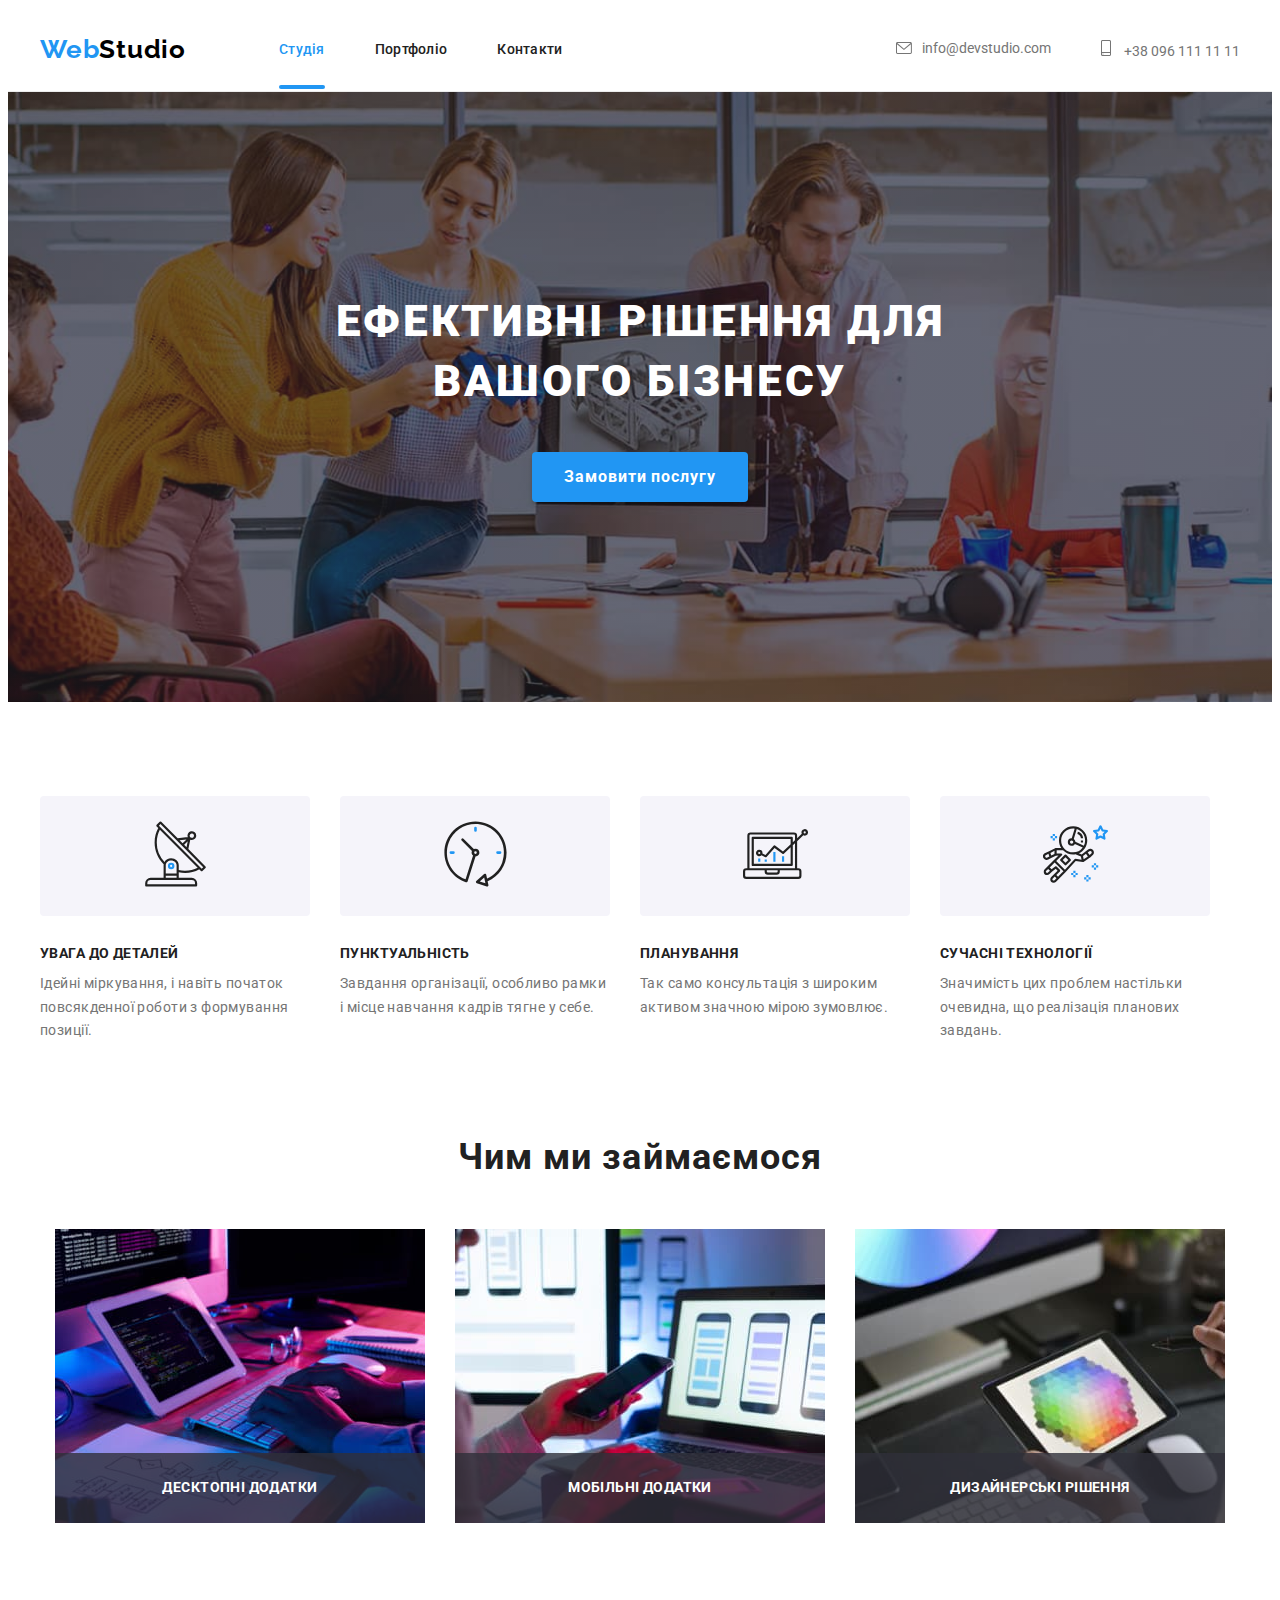
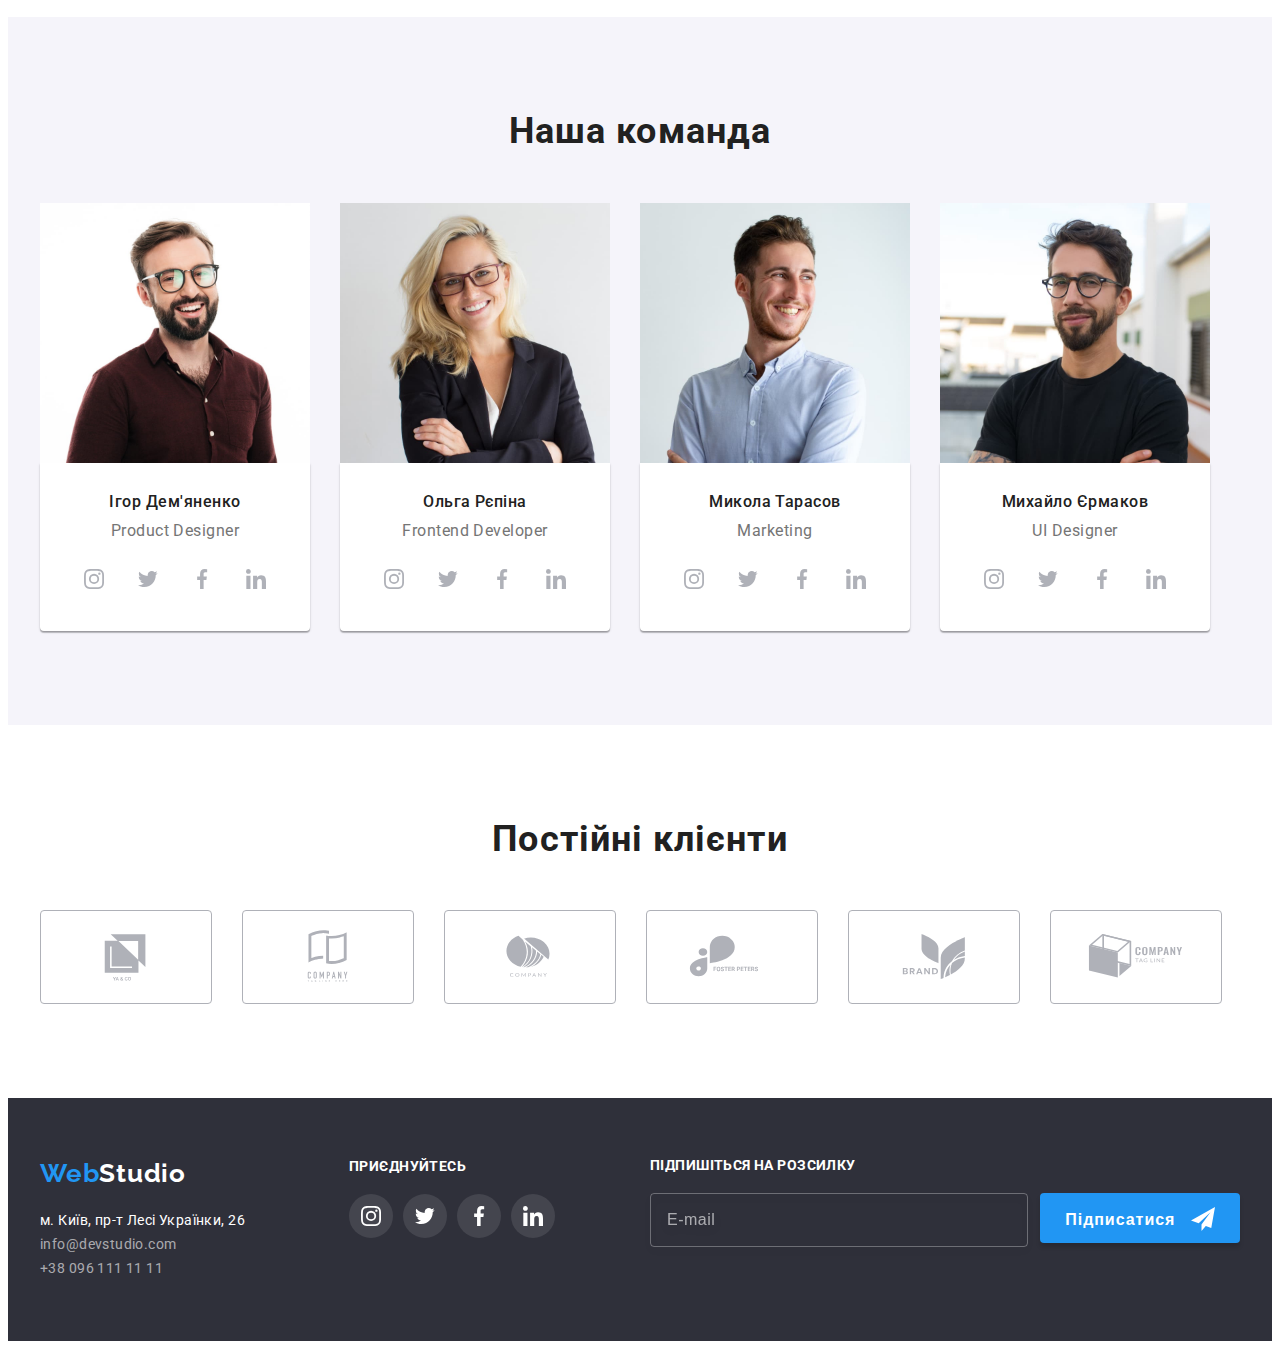
==== commit 74c6b9aa: "hw4" ====
--- a/index.html
+++ b/index.html
@@ -364,29 +364,29 @@
             </div>
                 <div class="footer-soc-links">
                     <p class="footer-links-title">приєднуйтесь</p>
-                    <ul class="team-soc-list">
-                        <li class="team-soc-item">
+                    <ul class="footer-team-soc-list">
+                        <li class="footer-team-soc-item">
                             <a class="soc-link-footer" href="">
                                 <svg class="soc-icon" width="20" height="20">
                                     <use href="./images/icons.svg#icon-instagram"></use>
                                 </svg>
                             </a>
                         </li>
-                        <li class="team-soc-item">
+                        <li class="footer-team-soc-item">
                             <a class="soc-link-footer" href="">
                                 <svg class="soc-icon" width="20" height="20">
                                     <use href="./images/icons.svg#icon-twitter"></use>
                                 </svg>
                             </a>
                         </li>
-                        <li class="team-soc-item">
+                        <li class="footer-team-soc-item">
                             <a class="soc-link-footer" href="">
                                 <svg class="soc-icon" width="20" height="20">
                                     <use href="./images/icons.svg#icon-facebook"></use>
                                 </svg>
                             </a>
                         </li>
-                        <li class="team-soc-item">
+                        <li class="footer-team-soc-item">
                             <a class="soc-link-footer" href="">
                                 <svg class="soc-icon" width="20" height="20">
                                     <use href="./images/icons.svg#icon-linkedin"></use>
--- a/css/main.min.css
+++ b/css/main.min.css
@@ -1 +1 @@
-:root{--primary-text-color: #212121;--secondary-text-color: #757575;--primary-background-color: #fff;--secondary-background-color: #2F303A;--third-background-color: #F5F4FA;--accent-color: #2196F3;--border-color: #ECECEC}body{background-color:#fff;font-family:"Roboto",sans-serif;color:var(--primary-text-color)}p,h1,h2,h3,h4,h5,h6{margin:0}ul,ol{margin:0;padding-left:0;list-style:none}img{display:block;max-width:100%;height:auto}.container{width:1200px;padding-right:15px;padding-left:15px;margin:0 auto}.visually-hidden{position:absolute;white-space:nowrap;width:1px;height:1px;overflow:hidden;border:0;padding:0;clip:rect(0 0 0 0);-webkit-clip-path:inset(50%);clip-path:inset(50%);margin:-1px}.logo{font-family:"Raleway",sans-serif;font-weight:700;font-size:26px;line-height:1.19;letter-spacing:.03em;color:var(--accent-color);text-decoration:none;margin-right:93px;padding:25px 0;display:block}.logo__part--dark{color:#000}.logo__part--light{color:var(--primary-background-color)}.logo--footer{display:block;margin-bottom:20px;padding:0}.menu{display:-webkit-box;display:-ms-flexbox;display:flex;gap:50px}.contacts{font-size:14px;display:-webkit-box;display:-ms-flexbox;display:flex;margin-left:auto;gap:50px}.contacts a{font-size:14px;padding:32px 0;display:block;color:var(--secondary-text-color);-webkit-transition:color 250ms cubic-bezier(0.4, 0, 0.2, 1);transition:color 250ms cubic-bezier(0.4, 0, 0.2, 1)}.contacts a:focus,.contacts a:hover{color:var(--accent-color)}.header__container{display:-webkit-box;display:-ms-flexbox;display:flex;-webkit-box-align:center;-ms-flex-align:center;align-items:center}.menu__link{position:relative;font-weight:500;font-size:14px;line-height:1.14;letter-spacing:.02em;color:inherit;padding:32px 0;display:block;-webkit-transition:color 250ms cubic-bezier(0.4, 0, 0.2, 1);transition:color 250ms cubic-bezier(0.4, 0, 0.2, 1)}.menu__link:focus,.menu__link:hover{color:var(--accent-color)}.menu__link.current::after{content:"";display:block;width:100%;height:4px;background-color:var(--accent-color);border-radius:2px;position:absolute;left:0;bottom:0}.menu .menu__link.current{color:var(--accent-color)}.list{list-style:none}.link{text-decoration:none}.contacts__icon{margin-right:10px;fill:var(--secondary-text-color)}.contacts__link:focus,.contacts__icon,.contacts__link:hover,.contacts__icon{fill:currentColor}.contacts__link.link{display:-webkit-box;display:-ms-flexbox;display:flex;-webkit-box-align:center;-ms-flex-align:center;align-items:center}.header{border-bottom:1px solid var(--border-color)}.hero{background-color:var(--secondary-background-color);padding:200px 0;background-image:-webkit-gradient(linear, left top, left bottom, from(rgba(47, 48, 58, 0.4)), to(rgba(47, 48, 58, 0.4))),url(../images/bg-img.jpg);background-image:linear-gradient(rgba(47, 48, 58, 0.4), rgba(47, 48, 58, 0.4)),url(../images/bg-img.jpg);background-repeat:no-repeat;background-size:cover;background-position:center}.hero__title{font-weight:900;font-size:44px;line-height:1.36;text-align:center;letter-spacing:.06em;text-transform:uppercase;color:var(--primary-background-color);margin-bottom:40px;margin-left:auto;margin-right:auto;max-width:696px}.hero__btn{font-family:inherit;font-weight:700;font-size:16px;line-height:1.88;letter-spacing:.06em;background-color:var(--accent-color);color:var(--primary-background-color);-webkit-box-shadow:0px 4px 4px rgba(0,0,0,.15);box-shadow:0px 4px 4px rgba(0,0,0,.15);border-radius:4px;cursor:pointer;border:none;display:block;margin:0 auto;min-width:216px;height:50px;-webkit-transition:background-color 250ms cubic-bezier(0.4, 0, 0.2, 1);transition:background-color 250ms cubic-bezier(0.4, 0, 0.2, 1)}.hero__btn:focus,.hero__btn:hover{background-color:#188ce8}.about{padding-top:94px;padding-bottom:94px;background-color:var(--primary-background-color)}.about__list{display:-webkit-box;display:-ms-flexbox;display:flex;gap:30px}.about__title{font-weight:700;font-size:14px;line-height:1.14;letter-spacing:.03em;text-transform:uppercase;color:var(--primary-text-color);margin-bottom:10px}.about__text{font-weight:400;font-size:14px;line-height:1.71;letter-spacing:.03em;color:var(--secondary-text-color);max-width:270px}.about__bg{border-radius:4px;height:120px;background-color:var(--third-background-color);margin-bottom:30px;display:-webkit-box;display:-ms-flexbox;display:flex;-webkit-box-pack:center;-ms-flex-pack:center;justify-content:center;-webkit-box-align:center;-ms-flex-align:center;align-items:center}.section-title{font-weight:700;font-size:36px;line-height:1.16;text-align:center;letter-spacing:.03em;color:var(--primary-text-color);margin-bottom:50px}.occupation{margin-bottom:94px}.occupation__list{display:-webkit-box;display:-ms-flexbox;display:flex;-webkit-box-pack:center;-ms-flex-pack:center;justify-content:center;gap:30px;-ms-flex-preferred-size:calc((100% - 60px)/3);flex-basis:calc((100% - 60px)/3)}.occupation__img-thumb{position:relative}.occupation__img-text{position:absolute;left:0;bottom:0;font-style:normal;font-weight:700;font-size:14px;line-height:1.14;letter-spacing:.03em;color:var(--primary-background-color);text-transform:uppercase;width:370px;height:70px;background-color:rgba(47,48,58,.8);display:-webkit-box;display:-ms-flexbox;display:flex;-webkit-box-align:center;-ms-flex-align:center;align-items:center;-webkit-box-pack:center;-ms-flex-pack:center;justify-content:center}.team{padding-top:94px;padding-bottom:94px;background-color:var(--third-background-color)}.team__list{display:-webkit-box;display:-ms-flexbox;display:flex;gap:30px;-ms-flex-preferred-size:calc((100% - 90px)/4);flex-basis:calc((100% - 90px)/4)}.team__item-content{padding:30px;background-color:var(--primary-background-color);-webkit-box-shadow:0px 1px 3px rgba(0,0,0,.12),0px 1px 1px rgba(0,0,0,.14),0px 2px 1px rgba(0,0,0,.2);box-shadow:0px 1px 3px rgba(0,0,0,.12),0px 1px 1px rgba(0,0,0,.14),0px 2px 1px rgba(0,0,0,.2);border-radius:0px 0px 4px 4px}.team__img .no-gap{display:block}.team__title{font-weight:500;font-size:16px;line-height:1.18;text-align:center;letter-spacing:.03em;color:var(--primary-text-color);margin-bottom:10px}.team__text{font-weight:400;font-size:16px;line-height:1.18;text-align:center;letter-spacing:.03em;color:var(--secondary-text-color);margin-bottom:16px}.team__soc-list{display:-webkit-box;display:-ms-flexbox;display:flex;-webkit-box-pack:center;-ms-flex-pack:center;justify-content:center;gap:10px}.team__soc-link{width:44px;height:44px;border-radius:50%;display:-webkit-box;display:-ms-flexbox;display:flex;-ms-flex-line-pack:center;align-content:center;-webkit-box-pack:center;-ms-flex-pack:center;justify-content:center;-webkit-box-align:center;-ms-flex-align:center;align-items:center;fill:#afb1b8;-webkit-transition:background-color 250ms cubic-bezier(0.4, 0, 0.2, 1),fill 250ms cubic-bezier(0.4, 0, 0.2, 1);transition:background-color 250ms cubic-bezier(0.4, 0, 0.2, 1),fill 250ms cubic-bezier(0.4, 0, 0.2, 1)}.team__soc-link:focus,.team__soc-link:hover{background-color:var(--accent-color);fill:var(--primary-background-color)}.section-clients{padding-top:94px;padding-bottom:94px;background-color:var(--primary-background-color)}.clients-item{background-color:rgba(0,0,0,0);border:1px solid #afb1b8;border-radius:4px;width:170px;height:92px;-webkit-transition:border 250ms cubic-bezier(0.4, 0, 0.2, 1);transition:border 250ms cubic-bezier(0.4, 0, 0.2, 1)}.clients-item:focus,.clients-item:hover{border:1px solid var(--accent-color)}.clients-icon{fill:#afb1b8;width:100%;height:100%;display:-webkit-box;display:-ms-flexbox;display:flex;-webkit-box-pack:center;-ms-flex-pack:center;justify-content:center;-webkit-box-align:center;-ms-flex-align:center;align-items:center;-webkit-transition:fill 250ms cubic-bezier(0.4, 0, 0.2, 1);transition:fill 250ms cubic-bezier(0.4, 0, 0.2, 1)}.clients-icon:focus,.clients-icon:hover{fill:var(--accent-color)}.clients-list{display:-webkit-box;display:-ms-flexbox;display:flex;gap:30px}.section-portfolio{padding:94px 0}.btn-list{display:-webkit-box;display:-ms-flexbox;display:flex;-webkit-box-pack:center;-ms-flex-pack:center;justify-content:center;gap:8px;margin-bottom:50px}.btn{font-family:inherit;font-weight:500;font-size:16px;line-height:1.62;letter-spacing:.03em;color:var(--primary-text-color);background-color:var(--primary-background-color);cursor:pointer;-webkit-box-shadow:0px 3px 1px rgba(0,0,0,.1),0px 1px 2px rgba(0,0,0,.08),0px 2px 2px rgba(0,0,0,.12);box-shadow:0px 3px 1px rgba(0,0,0,.1),0px 1px 2px rgba(0,0,0,.08),0px 2px 2px rgba(0,0,0,.12);border-radius:4px;border:none;padding:6px 22px;-webkit-transition:color 250ms cubic-bezier(0.4, 0, 0.2, 1),background-color 250ms cubic-bezier(0.4, 0, 0.2, 1);transition:color 250ms cubic-bezier(0.4, 0, 0.2, 1),background-color 250ms cubic-bezier(0.4, 0, 0.2, 1)}.btn:focus,.btn:hover{color:var(--primary-background-color);background-color:var(--accent-color)}.portfolio-content{padding:20px 24px;border-left:1px solid var(--border-color);border-bottom:1px solid var(--border-color);border-right:1px solid var(--border-color)}.portfolio-list{display:-webkit-box;display:-ms-flexbox;display:flex;-ms-flex-wrap:wrap;flex-wrap:wrap;gap:28px;-ms-flex-preferred-size:calc((100% - 56px)/3);flex-basis:calc((100% - 56px)/3)}.portfolio-title{font-weight:700;font-size:18px;line-height:2;letter-spacing:.06em;color:var(--primary-text-color);margin-bottom:4px}.portfolio-text{font-weight:400;font-size:16px;line-height:1.88;letter-spacing:.03em;color:var(--secondary-text-color)}.portfolio-item{cursor:pointer;-webkit-transition:-webkit-box-shadow 250ms cubic-bezier(0.4, 0, 0.2, 1);transition:-webkit-box-shadow 250ms cubic-bezier(0.4, 0, 0.2, 1);transition:box-shadow 250ms cubic-bezier(0.4, 0, 0.2, 1);transition:box-shadow 250ms cubic-bezier(0.4, 0, 0.2, 1), -webkit-box-shadow 250ms cubic-bezier(0.4, 0, 0.2, 1)}.portfolio-item:focus,.portfolio-item:hover{-webkit-box-shadow:0px 1px 1px rgba(0,0,0,.12),0px 4px 4px rgba(0,0,0,.06),1px 4px 6px rgba(0,0,0,.16);box-shadow:0px 1px 1px rgba(0,0,0,.12),0px 4px 4px rgba(0,0,0,.06),1px 4px 6px rgba(0,0,0,.16)}.potrfolio-thumb{position:relative;overflow:hidden}.portfolio-img-text{position:absolute;top:0;left:0;font-weight:400;font-size:18px;line-height:1.56;letter-spacing:.03em;padding:63px 24px;color:var(--primary-background-color);background-color:rgba(33,150,243,.9);display:-webkit-box;display:-ms-flexbox;display:flex;-webkit-box-align:center;-ms-flex-align:center;align-items:center;-webkit-box-pack:center;-ms-flex-pack:center;justify-content:center;-webkit-transform:translateY(100%);transform:translateY(100%);-webkit-transition:-webkit-transform 250ms cubic-bezier(0.4, 0, 0.2, 1);transition:-webkit-transform 250ms cubic-bezier(0.4, 0, 0.2, 1);transition:transform 250ms cubic-bezier(0.4, 0, 0.2, 1);transition:transform 250ms cubic-bezier(0.4, 0, 0.2, 1), -webkit-transform 250ms cubic-bezier(0.4, 0, 0.2, 1)}.portfolio-item:hover .portfolio-img-text,.portfolio-item:focus .portfolio-img-text{-webkit-transform:translateY(0%);transform:translateY(0%)}.footer{background:var(--secondary-background-color);padding-top:60px;padding-bottom:60px}.container-footer{display:-webkit-box;display:-ms-flexbox;display:flex;gap:70px}.footer-links-title{font-style:normal;font-weight:700;font-size:14px;line-height:16px;letter-spacing:.03em;text-transform:uppercase;color:var(--primary-background-color);margin-bottom:20px}.footer-list a{font-style:normal;font-weight:400;font-size:14px;line-height:1.71;letter-spacing:.03em}.footer-link{color:var(--primary-background-color);margin-bottom:9px}.footer-link-contact{color:rgba(255,255,255,.6)}.footer{-webkit-box-align:baseline;-ms-flex-align:baseline;align-items:baseline}.soc-link-footer{width:44px;height:44px;border-radius:50%;display:-webkit-box;display:-ms-flexbox;display:flex;-ms-flex-line-pack:center;align-content:center;-webkit-box-pack:center;-ms-flex-pack:center;justify-content:center;-webkit-box-align:center;-ms-flex-align:center;align-items:center;fill:var(--primary-background-color);background-color:rgba(255,255,255,.1);-webkit-transition:background-color 250ms cubic-bezier(0.4, 0, 0.2, 1);transition:background-color 250ms cubic-bezier(0.4, 0, 0.2, 1)}.soc-link-footer:focus,.soc-link-footer:hover{background-color:var(--accent-color)}.footer-subscribe{display:-webkit-box;display:-ms-flexbox;display:flex;-webkit-box-pack:center;-ms-flex-pack:center;justify-content:center;-webkit-box-align:center;-ms-flex-align:center;align-items:center;position:relative;margin-left:auto}.footer-form{display:-webkit-box;display:-ms-flexbox;display:flex;gap:12px}.footer-input{width:358px;height:50px;background-color:rgba(0,0,0,0);border:1px solid rgba(255,255,255,.3);-webkit-filter:drop-shadow(0px 4px 4px rgba(0, 0, 0, 0.15));filter:drop-shadow(0px 4px 4px rgba(0, 0, 0, 0.15));border-radius:4px;font-weight:400;font-size:16px;line-height:1.25;-webkit-box-align:center;-ms-flex-align:center;align-items:center;letter-spacing:.03em;color:rgba(255,255,255,.6);padding-left:16px;-webkit-transition:border 250ms cubic-bezier(0.4, 0, 0.2, 1);transition:border 250ms cubic-bezier(0.4, 0, 0.2, 1)}.footer-input::-webkit-input-placeholder{font-weight:400;font-size:16px;line-height:1.25;-webkit-box-align:center;align-items:center;letter-spacing:.03em;color:rgba(255,255,255,.6)}.footer-input::-moz-placeholder{font-weight:400;font-size:16px;line-height:1.25;align-items:center;letter-spacing:.03em;color:rgba(255,255,255,.6)}.footer-input:-ms-input-placeholder{font-weight:400;font-size:16px;line-height:1.25;-ms-flex-align:center;align-items:center;letter-spacing:.03em;color:rgba(255,255,255,.6)}.footer-input::-ms-input-placeholder{font-weight:400;font-size:16px;line-height:1.25;-ms-flex-align:center;align-items:center;letter-spacing:.03em;color:rgba(255,255,255,.6)}.footer-input::placeholder{font-weight:400;font-size:16px;line-height:1.25;-webkit-box-align:center;-ms-flex-align:center;align-items:center;letter-spacing:.03em;color:rgba(255,255,255,.6)}.subscribe-input-text+.footer-input:focus{outline:rgba(0,0,0,0);border:1px solid var(--accent-color)}.subscribe-input-text{font-weight:700;font-size:14px;line-height:1.14;letter-spacing:.03em;text-transform:uppercase;color:var(--primary-background-color);position:absolute;left:0;top:0}.subscribe-btn{width:200px;height:50px;-webkit-box-shadow:0px 4px 4px rgba(0,0,0,.15);box-shadow:0px 4px 4px rgba(0,0,0,.15);border-radius:4px;background-color:var(--accent-color);border:none;font-weight:700;font-size:16px;line-height:1.88;letter-spacing:.06em;color:#fff;cursor:pointer;-webkit-transition:background-color 250ms cubic-bezier(0.4, 0, 0.2, 1);transition:background-color 250ms cubic-bezier(0.4, 0, 0.2, 1)}.subscribe-btn:hover,.subscribe-btn:focus{background-color:#188ce8}.icon-send{fill:#fff;-webkit-transform:translateY(25%);transform:translateY(25%);margin-left:10px}.backdrop{position:fixed;top:0;left:0;width:100%;height:100%;background-color:rgba(0,0,0,.2)}.backdrop.is-hidden{opacity:0;pointer-events:none}.modal{position:absolute;width:528px;height:581px;background-color:#fff;left:50%;top:50%;-webkit-transform:translate(-50%, -50%);transform:translate(-50%, -50%);border-radius:4px;padding:40px}.modal-btn-close{position:absolute;right:8px;top:8px;display:-webkit-box;display:-ms-flexbox;display:flex;-webkit-box-pack:center;-ms-flex-pack:center;justify-content:center;-webkit-box-align:center;-ms-flex-align:center;align-items:center;width:30px;height:30px;padding:0;border:1px solid rgba(0,0,0,.1019607843);border-radius:50%;cursor:pointer;background-color:#fff;-webkit-transition:fill 250ms cubic-bezier(0.4, 0, 0.2, 1);transition:fill 250ms cubic-bezier(0.4, 0, 0.2, 1)}.modal-btn-close:hover,.modal-btn-close:focus{fill:var(--accent-color)}.modal-title{margin-bottom:12px;font-weight:700;font-size:20px;line-height:1.15;text-align:center;letter-spacing:.03em;color:#212121}.modal-form{display:-webkit-box;display:-ms-flexbox;display:flex;-ms-flex-wrap:wrap;flex-wrap:wrap}.modal-input{width:448px;height:40px;border:1px solid rgba(33,33,33,.2);border-radius:4px;margin-bottom:10px;padding-left:42px;outline:rgba(0,0,0,0)}.modal-input:focus{border:1px solid var(--accent-color)}.input-img{position:absolute;top:11px;left:12px}.modal-input:focus+.input-img{fill:var(--accent-color)}.modal-label{font-weight:400;font-size:12px;line-height:1.16;letter-spacing:.01em;color:#757575;margin-bottom:4px}.modal-text-area{width:100%;height:120px;border:1px solid rgba(33,33,33,.2);border-radius:4px;padding:12px 16px;resize:none;margin-bottom:20px;outline:rgba(0,0,0,0)}.modal-text-area:focus{border:1px solid var(--accent-color)}.modal-text-area::-webkit-input-placeholder{font-weight:400;font-size:12px;line-height:1.16;letter-spacing:.01em;color:rgba(117,117,117,.5)}.modal-text-area::-moz-placeholder{font-weight:400;font-size:12px;line-height:1.16;letter-spacing:.01em;color:rgba(117,117,117,.5)}.modal-text-area:-ms-input-placeholder{font-weight:400;font-size:12px;line-height:1.16;letter-spacing:.01em;color:rgba(117,117,117,.5)}.modal-text-area::-ms-input-placeholder{font-weight:400;font-size:12px;line-height:1.16;letter-spacing:.01em;color:rgba(117,117,117,.5)}.modal-text-area::placeholder{font-weight:400;font-size:12px;line-height:1.16;letter-spacing:.01em;color:rgba(117,117,117,.5)}.modal-wrap{position:relative}.check-text,.accept-link{font-weight:400;font-size:14px;line-height:1.71;letter-spacing:.03em;color:#757575}.accept-link{color:var(--accent-color)}.check-text span{content:"";display:-webkit-inline-box;display:-ms-inline-flexbox;display:inline-flex;-webkit-box-align:center;-ms-flex-align:center;align-items:center;-webkit-box-pack:center;-ms-flex-pack:center;justify-content:center;width:16px;height:15px;border:2px solid #212121;border-radius:2px;margin-right:8px;fill:rgba(0,0,0,0);margin-left:14px}.input-check:checked+.check-text span{background-color:var(--accent-color);fill:#fff;border-color:rgba(0,0,0,0)}.modal-field{margin-bottom:30px}.btn-send{background-color:#2196f3;-webkit-box-shadow:0px 4px 4px rgba(0,0,0,.15);box-shadow:0px 4px 4px rgba(0,0,0,.15);border-radius:4px;border:none;padding:10px 55px;margin-right:auto;margin-left:auto;font-weight:700;font-size:16px;line-height:1.88;display:-webkit-box;display:-ms-flexbox;display:flex;-webkit-box-align:center;-ms-flex-align:center;align-items:center;-webkit-box-pack:center;-ms-flex-pack:center;justify-content:center;letter-spacing:.06em;color:#fff;cursor:pointer;-webkit-transition:background-color 250ms cubic-bezier(0.4, 0, 0.2, 1);transition:background-color 250ms cubic-bezier(0.4, 0, 0.2, 1)}.btn-send:hover,.btn-send:focus{background-color:#188ce8}/*# sourceMappingURL=main.min.css.map */+:root{--primary-text-color: #212121;--secondary-text-color: #757575;--primary-background-color: #fff;--secondary-background-color: #2F303A;--third-background-color: #F5F4FA;--accent-color: #2196F3;--border-color: #ECECEC}body{background-color:#fff;font-family:"Roboto",sans-serif;color:var(--primary-text-color)}p,h1,h2,h3,h4,h5,h6{margin:0}ul,ol{margin:0;padding-left:0;list-style:none}img{display:block;max-width:100%;height:auto}.container{width:1200px;padding-right:15px;padding-left:15px;margin:0 auto}.visually-hidden{position:absolute;white-space:nowrap;width:1px;height:1px;overflow:hidden;border:0;padding:0;clip:rect(0 0 0 0);-webkit-clip-path:inset(50%);clip-path:inset(50%);margin:-1px}.logo{font-family:"Raleway",sans-serif;font-weight:700;font-size:26px;line-height:1.19;letter-spacing:.03em;color:var(--accent-color);text-decoration:none;margin-right:93px;padding:25px 0;display:block}.logo__part--dark{color:#000}.logo__part--light{color:var(--primary-background-color)}.logo--footer{display:block;margin-bottom:20px;padding:0}.menu{display:-webkit-box;display:-ms-flexbox;display:flex;gap:50px}.contacts{font-size:14px;display:-webkit-box;display:-ms-flexbox;display:flex;margin-left:auto;gap:50px}.contacts a{font-size:14px;padding:32px 0;display:block;color:var(--secondary-text-color);-webkit-transition:color 250ms cubic-bezier(0.4, 0, 0.2, 1);transition:color 250ms cubic-bezier(0.4, 0, 0.2, 1)}.contacts a:focus,.contacts a:hover{color:var(--accent-color)}.header__container{display:-webkit-box;display:-ms-flexbox;display:flex;-webkit-box-align:center;-ms-flex-align:center;align-items:center}.menu__link{position:relative;font-weight:500;font-size:14px;line-height:1.14;letter-spacing:.02em;color:inherit;padding:32px 0;display:block;-webkit-transition:color 250ms cubic-bezier(0.4, 0, 0.2, 1);transition:color 250ms cubic-bezier(0.4, 0, 0.2, 1)}.menu__link:focus,.menu__link:hover{color:var(--accent-color)}.menu__link.current::after{content:"";display:block;width:100%;height:4px;background-color:var(--accent-color);border-radius:2px;position:absolute;left:0;bottom:0}.menu .menu__link.current{color:var(--accent-color)}.list{list-style:none}.link{text-decoration:none}.contacts__icon{margin-right:10px;fill:var(--secondary-text-color)}.contacts__link:focus,.contacts__icon,.contacts__link:hover,.contacts__icon{fill:currentColor}.contacts__link.link{display:-webkit-box;display:-ms-flexbox;display:flex;-webkit-box-align:center;-ms-flex-align:center;align-items:center}.header{border-bottom:1px solid var(--border-color)}.hero{background-color:var(--secondary-background-color);padding:200px 0;background-image:-webkit-gradient(linear, left top, left bottom, from(rgba(47, 48, 58, 0.4)), to(rgba(47, 48, 58, 0.4))),url(../images/bg-img.jpg);background-image:linear-gradient(rgba(47, 48, 58, 0.4), rgba(47, 48, 58, 0.4)),url(../images/bg-img.jpg);background-repeat:no-repeat;background-size:cover;background-position:center}.hero__title{font-weight:900;font-size:44px;line-height:1.36;text-align:center;letter-spacing:.06em;text-transform:uppercase;color:var(--primary-background-color);margin-bottom:40px;margin-left:auto;margin-right:auto;max-width:696px}.hero__btn{font-family:inherit;font-weight:700;font-size:16px;line-height:1.88;letter-spacing:.06em;background-color:var(--accent-color);color:var(--primary-background-color);-webkit-box-shadow:0px 4px 4px rgba(0,0,0,.15);box-shadow:0px 4px 4px rgba(0,0,0,.15);border-radius:4px;cursor:pointer;border:none;display:block;margin:0 auto;min-width:216px;height:50px;-webkit-transition:background-color 250ms cubic-bezier(0.4, 0, 0.2, 1);transition:background-color 250ms cubic-bezier(0.4, 0, 0.2, 1)}.hero__btn:focus,.hero__btn:hover{background-color:#188ce8}.about{padding-top:94px;padding-bottom:94px;background-color:var(--primary-background-color)}.about__list{display:-webkit-box;display:-ms-flexbox;display:flex;gap:30px}.about__title{font-weight:700;font-size:14px;line-height:1.14;letter-spacing:.03em;text-transform:uppercase;color:var(--primary-text-color);margin-bottom:10px}.about__text{font-weight:400;font-size:14px;line-height:1.71;letter-spacing:.03em;color:var(--secondary-text-color);max-width:270px}.about__bg{border-radius:4px;height:120px;background-color:var(--third-background-color);margin-bottom:30px;display:-webkit-box;display:-ms-flexbox;display:flex;-webkit-box-pack:center;-ms-flex-pack:center;justify-content:center;-webkit-box-align:center;-ms-flex-align:center;align-items:center}.section-title{font-weight:700;font-size:36px;line-height:1.16;text-align:center;letter-spacing:.03em;color:var(--primary-text-color);margin-bottom:50px}.occupation{margin-bottom:94px}.occupation__list{display:-webkit-box;display:-ms-flexbox;display:flex;-webkit-box-pack:center;-ms-flex-pack:center;justify-content:center;gap:30px;-ms-flex-preferred-size:calc((100% - 60px)/3);flex-basis:calc((100% - 60px)/3)}.occupation__img-thumb{position:relative}.occupation__img-text{position:absolute;left:0;bottom:0;font-style:normal;font-weight:700;font-size:14px;line-height:1.14;letter-spacing:.03em;color:var(--primary-background-color);text-transform:uppercase;width:370px;height:70px;background-color:rgba(47,48,58,.8);display:-webkit-box;display:-ms-flexbox;display:flex;-webkit-box-align:center;-ms-flex-align:center;align-items:center;-webkit-box-pack:center;-ms-flex-pack:center;justify-content:center}.team{padding-top:94px;padding-bottom:94px;background-color:var(--third-background-color)}.team__list{display:-webkit-box;display:-ms-flexbox;display:flex;gap:30px;-ms-flex-preferred-size:calc((100% - 90px)/4);flex-basis:calc((100% - 90px)/4)}.team__item-content{padding:30px;background-color:var(--primary-background-color);-webkit-box-shadow:0px 1px 3px rgba(0,0,0,.12),0px 1px 1px rgba(0,0,0,.14),0px 2px 1px rgba(0,0,0,.2);box-shadow:0px 1px 3px rgba(0,0,0,.12),0px 1px 1px rgba(0,0,0,.14),0px 2px 1px rgba(0,0,0,.2);border-radius:0px 0px 4px 4px}.team__img .no-gap{display:block}.team__title{font-weight:500;font-size:16px;line-height:1.18;text-align:center;letter-spacing:.03em;color:var(--primary-text-color);margin-bottom:10px}.team__text{font-weight:400;font-size:16px;line-height:1.18;text-align:center;letter-spacing:.03em;color:var(--secondary-text-color);margin-bottom:16px}.team__soc-list{display:-webkit-box;display:-ms-flexbox;display:flex;-webkit-box-pack:center;-ms-flex-pack:center;justify-content:center;gap:10px}.team__soc-link{width:44px;height:44px;border-radius:50%;display:-webkit-box;display:-ms-flexbox;display:flex;-ms-flex-line-pack:center;align-content:center;-webkit-box-pack:center;-ms-flex-pack:center;justify-content:center;-webkit-box-align:center;-ms-flex-align:center;align-items:center;fill:#afb1b8;-webkit-transition:background-color 250ms cubic-bezier(0.4, 0, 0.2, 1),fill 250ms cubic-bezier(0.4, 0, 0.2, 1);transition:background-color 250ms cubic-bezier(0.4, 0, 0.2, 1),fill 250ms cubic-bezier(0.4, 0, 0.2, 1)}.team__soc-link:focus,.team__soc-link:hover{background-color:var(--accent-color);fill:var(--primary-background-color)}.section-clients{padding-top:94px;padding-bottom:94px;background-color:var(--primary-background-color)}.clients-item{background-color:rgba(0,0,0,0);border:1px solid #afb1b8;border-radius:4px;width:170px;height:92px;-webkit-transition:border 250ms cubic-bezier(0.4, 0, 0.2, 1);transition:border 250ms cubic-bezier(0.4, 0, 0.2, 1)}.clients-item:focus,.clients-item:hover{border:1px solid var(--accent-color)}.clients-icon{fill:#afb1b8;width:100%;height:100%;display:-webkit-box;display:-ms-flexbox;display:flex;-webkit-box-pack:center;-ms-flex-pack:center;justify-content:center;-webkit-box-align:center;-ms-flex-align:center;align-items:center;-webkit-transition:fill 250ms cubic-bezier(0.4, 0, 0.2, 1);transition:fill 250ms cubic-bezier(0.4, 0, 0.2, 1)}.clients-icon:focus,.clients-icon:hover{fill:var(--accent-color)}.clients-list{display:-webkit-box;display:-ms-flexbox;display:flex;gap:30px}.section-portfolio{padding:94px 0}.btn-list{display:-webkit-box;display:-ms-flexbox;display:flex;-webkit-box-pack:center;-ms-flex-pack:center;justify-content:center;gap:8px;margin-bottom:50px}.btn{font-family:inherit;font-weight:500;font-size:16px;line-height:1.62;letter-spacing:.03em;color:var(--primary-text-color);background-color:var(--primary-background-color);cursor:pointer;-webkit-box-shadow:0px 3px 1px rgba(0,0,0,.1),0px 1px 2px rgba(0,0,0,.08),0px 2px 2px rgba(0,0,0,.12);box-shadow:0px 3px 1px rgba(0,0,0,.1),0px 1px 2px rgba(0,0,0,.08),0px 2px 2px rgba(0,0,0,.12);border-radius:4px;border:none;padding:6px 22px;-webkit-transition:color 250ms cubic-bezier(0.4, 0, 0.2, 1),background-color 250ms cubic-bezier(0.4, 0, 0.2, 1);transition:color 250ms cubic-bezier(0.4, 0, 0.2, 1),background-color 250ms cubic-bezier(0.4, 0, 0.2, 1)}.btn:focus,.btn:hover{color:var(--primary-background-color);background-color:var(--accent-color)}.portfolio-content{padding:20px 24px;border-left:1px solid var(--border-color);border-bottom:1px solid var(--border-color);border-right:1px solid var(--border-color)}.portfolio-list{display:-webkit-box;display:-ms-flexbox;display:flex;-ms-flex-wrap:wrap;flex-wrap:wrap;gap:28px;-ms-flex-preferred-size:calc((100% - 56px)/3);flex-basis:calc((100% - 56px)/3)}.portfolio-title{font-weight:700;font-size:18px;line-height:2;letter-spacing:.06em;color:var(--primary-text-color);margin-bottom:4px}.portfolio-text{font-weight:400;font-size:16px;line-height:1.88;letter-spacing:.03em;color:var(--secondary-text-color)}.portfolio-item{cursor:pointer;-webkit-transition:-webkit-box-shadow 250ms cubic-bezier(0.4, 0, 0.2, 1);transition:-webkit-box-shadow 250ms cubic-bezier(0.4, 0, 0.2, 1);transition:box-shadow 250ms cubic-bezier(0.4, 0, 0.2, 1);transition:box-shadow 250ms cubic-bezier(0.4, 0, 0.2, 1), -webkit-box-shadow 250ms cubic-bezier(0.4, 0, 0.2, 1)}.portfolio-item:focus,.portfolio-item:hover{-webkit-box-shadow:0px 1px 1px rgba(0,0,0,.12),0px 4px 4px rgba(0,0,0,.06),1px 4px 6px rgba(0,0,0,.16);box-shadow:0px 1px 1px rgba(0,0,0,.12),0px 4px 4px rgba(0,0,0,.06),1px 4px 6px rgba(0,0,0,.16)}.potrfolio-thumb{position:relative;overflow:hidden}.portfolio-img-text{position:absolute;top:0;left:0;font-weight:400;font-size:18px;line-height:1.56;letter-spacing:.03em;padding:63px 24px;color:var(--primary-background-color);background-color:rgba(33,150,243,.9);display:-webkit-box;display:-ms-flexbox;display:flex;-webkit-box-align:center;-ms-flex-align:center;align-items:center;-webkit-box-pack:center;-ms-flex-pack:center;justify-content:center;-webkit-transform:translateY(100%);transform:translateY(100%);-webkit-transition:-webkit-transform 250ms cubic-bezier(0.4, 0, 0.2, 1);transition:-webkit-transform 250ms cubic-bezier(0.4, 0, 0.2, 1);transition:transform 250ms cubic-bezier(0.4, 0, 0.2, 1);transition:transform 250ms cubic-bezier(0.4, 0, 0.2, 1), -webkit-transform 250ms cubic-bezier(0.4, 0, 0.2, 1)}.portfolio-item:hover .portfolio-img-text,.portfolio-item:focus .portfolio-img-text{-webkit-transform:translateY(0%);transform:translateY(0%)}.footer{background:var(--secondary-background-color);padding-top:60px;padding-bottom:60px}.container-footer{display:-webkit-box;display:-ms-flexbox;display:flex;gap:70px}.footer-links-title{font-style:normal;font-weight:700;font-size:14px;line-height:16px;letter-spacing:.03em;text-transform:uppercase;color:var(--primary-background-color);margin-bottom:20px}.footer-list a{font-style:normal;font-weight:400;font-size:14px;line-height:1.71;letter-spacing:.03em}.footer-link{color:var(--primary-background-color);margin-bottom:9px}.footer-link-contact{color:rgba(255,255,255,.6)}.footer{-webkit-box-align:baseline;-ms-flex-align:baseline;align-items:baseline}.footer-team-soc-list{display:-webkit-box;display:-ms-flexbox;display:flex;-webkit-box-pack:center;-ms-flex-pack:center;justify-content:center;gap:10px}.soc-link-footer{width:44px;height:44px;border-radius:50%;display:-webkit-box;display:-ms-flexbox;display:flex;-ms-flex-line-pack:center;align-content:center;-webkit-box-pack:center;-ms-flex-pack:center;justify-content:center;-webkit-box-align:center;-ms-flex-align:center;align-items:center;fill:var(--primary-background-color);background-color:rgba(255,255,255,.1);-webkit-transition:background-color 250ms cubic-bezier(0.4, 0, 0.2, 1);transition:background-color 250ms cubic-bezier(0.4, 0, 0.2, 1)}.soc-link-footer:focus,.soc-link-footer:hover{background-color:var(--accent-color)}.footer-subscribe{display:-webkit-box;display:-ms-flexbox;display:flex;-webkit-box-pack:center;-ms-flex-pack:center;justify-content:center;-webkit-box-align:center;-ms-flex-align:center;align-items:center;position:relative;margin-left:auto}.footer-form{display:-webkit-box;display:-ms-flexbox;display:flex;gap:12px}.footer-input{width:358px;height:50px;background-color:rgba(0,0,0,0);border:1px solid rgba(255,255,255,.3);-webkit-filter:drop-shadow(0px 4px 4px rgba(0, 0, 0, 0.15));filter:drop-shadow(0px 4px 4px rgba(0, 0, 0, 0.15));border-radius:4px;font-weight:400;font-size:16px;line-height:1.25;-webkit-box-align:center;-ms-flex-align:center;align-items:center;letter-spacing:.03em;color:rgba(255,255,255,.6);padding-left:16px;-webkit-transition:border 250ms cubic-bezier(0.4, 0, 0.2, 1);transition:border 250ms cubic-bezier(0.4, 0, 0.2, 1)}.footer-input::-webkit-input-placeholder{font-weight:400;font-size:16px;line-height:1.25;-webkit-box-align:center;align-items:center;letter-spacing:.03em;color:rgba(255,255,255,.6)}.footer-input::-moz-placeholder{font-weight:400;font-size:16px;line-height:1.25;align-items:center;letter-spacing:.03em;color:rgba(255,255,255,.6)}.footer-input:-ms-input-placeholder{font-weight:400;font-size:16px;line-height:1.25;-ms-flex-align:center;align-items:center;letter-spacing:.03em;color:rgba(255,255,255,.6)}.footer-input::-ms-input-placeholder{font-weight:400;font-size:16px;line-height:1.25;-ms-flex-align:center;align-items:center;letter-spacing:.03em;color:rgba(255,255,255,.6)}.footer-input::placeholder{font-weight:400;font-size:16px;line-height:1.25;-webkit-box-align:center;-ms-flex-align:center;align-items:center;letter-spacing:.03em;color:rgba(255,255,255,.6)}.subscribe-input-text+.footer-input:focus{outline:rgba(0,0,0,0);border:1px solid var(--accent-color)}.subscribe-input-text{font-weight:700;font-size:14px;line-height:1.14;letter-spacing:.03em;text-transform:uppercase;color:var(--primary-background-color);position:absolute;left:0;top:0}.subscribe-btn{width:200px;height:50px;-webkit-box-shadow:0px 4px 4px rgba(0,0,0,.15);box-shadow:0px 4px 4px rgba(0,0,0,.15);border-radius:4px;background-color:var(--accent-color);border:none;font-weight:700;font-size:16px;line-height:1.88;letter-spacing:.06em;color:#fff;cursor:pointer;-webkit-transition:background-color 250ms cubic-bezier(0.4, 0, 0.2, 1);transition:background-color 250ms cubic-bezier(0.4, 0, 0.2, 1)}.subscribe-btn:hover,.subscribe-btn:focus{background-color:#188ce8}.icon-send{fill:#fff;-webkit-transform:translateY(25%);transform:translateY(25%);margin-left:10px}.backdrop{position:fixed;top:0;left:0;width:100%;height:100%;background-color:rgba(0,0,0,.2)}.backdrop.is-hidden{opacity:0;pointer-events:none}.modal{position:absolute;width:528px;height:581px;background-color:#fff;left:50%;top:50%;-webkit-transform:translate(-50%, -50%);transform:translate(-50%, -50%);border-radius:4px;padding:40px}.modal-btn-close{position:absolute;right:8px;top:8px;display:-webkit-box;display:-ms-flexbox;display:flex;-webkit-box-pack:center;-ms-flex-pack:center;justify-content:center;-webkit-box-align:center;-ms-flex-align:center;align-items:center;width:30px;height:30px;padding:0;border:1px solid rgba(0,0,0,.1019607843);border-radius:50%;cursor:pointer;background-color:#fff;-webkit-transition:fill 250ms cubic-bezier(0.4, 0, 0.2, 1);transition:fill 250ms cubic-bezier(0.4, 0, 0.2, 1)}.modal-btn-close:hover,.modal-btn-close:focus{fill:var(--accent-color)}.modal-title{margin-bottom:12px;font-weight:700;font-size:20px;line-height:1.15;text-align:center;letter-spacing:.03em;color:#212121}.modal-form{display:-webkit-box;display:-ms-flexbox;display:flex;-ms-flex-wrap:wrap;flex-wrap:wrap}.modal-input{width:448px;height:40px;border:1px solid rgba(33,33,33,.2);border-radius:4px;margin-bottom:10px;padding-left:42px;outline:rgba(0,0,0,0)}.modal-input:focus{border:1px solid var(--accent-color)}.input-img{position:absolute;top:11px;left:12px}.modal-input:focus+.input-img{fill:var(--accent-color)}.modal-label{font-weight:400;font-size:12px;line-height:1.16;letter-spacing:.01em;color:#757575;margin-bottom:4px}.modal-text-area{width:100%;height:120px;border:1px solid rgba(33,33,33,.2);border-radius:4px;padding:12px 16px;resize:none;margin-bottom:20px;outline:rgba(0,0,0,0)}.modal-text-area:focus{border:1px solid var(--accent-color)}.modal-text-area::-webkit-input-placeholder{font-weight:400;font-size:12px;line-height:1.16;letter-spacing:.01em;color:rgba(117,117,117,.5)}.modal-text-area::-moz-placeholder{font-weight:400;font-size:12px;line-height:1.16;letter-spacing:.01em;color:rgba(117,117,117,.5)}.modal-text-area:-ms-input-placeholder{font-weight:400;font-size:12px;line-height:1.16;letter-spacing:.01em;color:rgba(117,117,117,.5)}.modal-text-area::-ms-input-placeholder{font-weight:400;font-size:12px;line-height:1.16;letter-spacing:.01em;color:rgba(117,117,117,.5)}.modal-text-area::placeholder{font-weight:400;font-size:12px;line-height:1.16;letter-spacing:.01em;color:rgba(117,117,117,.5)}.modal-wrap{position:relative}.check-text,.accept-link{font-weight:400;font-size:14px;line-height:1.71;letter-spacing:.03em;color:#757575}.accept-link{color:var(--accent-color)}.check-text span{content:"";display:-webkit-inline-box;display:-ms-inline-flexbox;display:inline-flex;-webkit-box-align:center;-ms-flex-align:center;align-items:center;-webkit-box-pack:center;-ms-flex-pack:center;justify-content:center;width:16px;height:15px;border:2px solid #212121;border-radius:2px;margin-right:8px;fill:rgba(0,0,0,0);margin-left:14px}.input-check:checked+.check-text span{background-color:var(--accent-color);fill:#fff;border-color:rgba(0,0,0,0)}.modal-field{margin-bottom:30px}.btn-send{background-color:#2196f3;-webkit-box-shadow:0px 4px 4px rgba(0,0,0,.15);box-shadow:0px 4px 4px rgba(0,0,0,.15);border-radius:4px;border:none;padding:10px 55px;margin-right:auto;margin-left:auto;font-weight:700;font-size:16px;line-height:1.88;display:-webkit-box;display:-ms-flexbox;display:flex;-webkit-box-align:center;-ms-flex-align:center;align-items:center;-webkit-box-pack:center;-ms-flex-pack:center;justify-content:center;letter-spacing:.06em;color:#fff;cursor:pointer;-webkit-transition:background-color 250ms cubic-bezier(0.4, 0, 0.2, 1);transition:background-color 250ms cubic-bezier(0.4, 0, 0.2, 1)}.btn-send:hover,.btn-send:focus{background-color:#188ce8}/*# sourceMappingURL=main.min.css.map */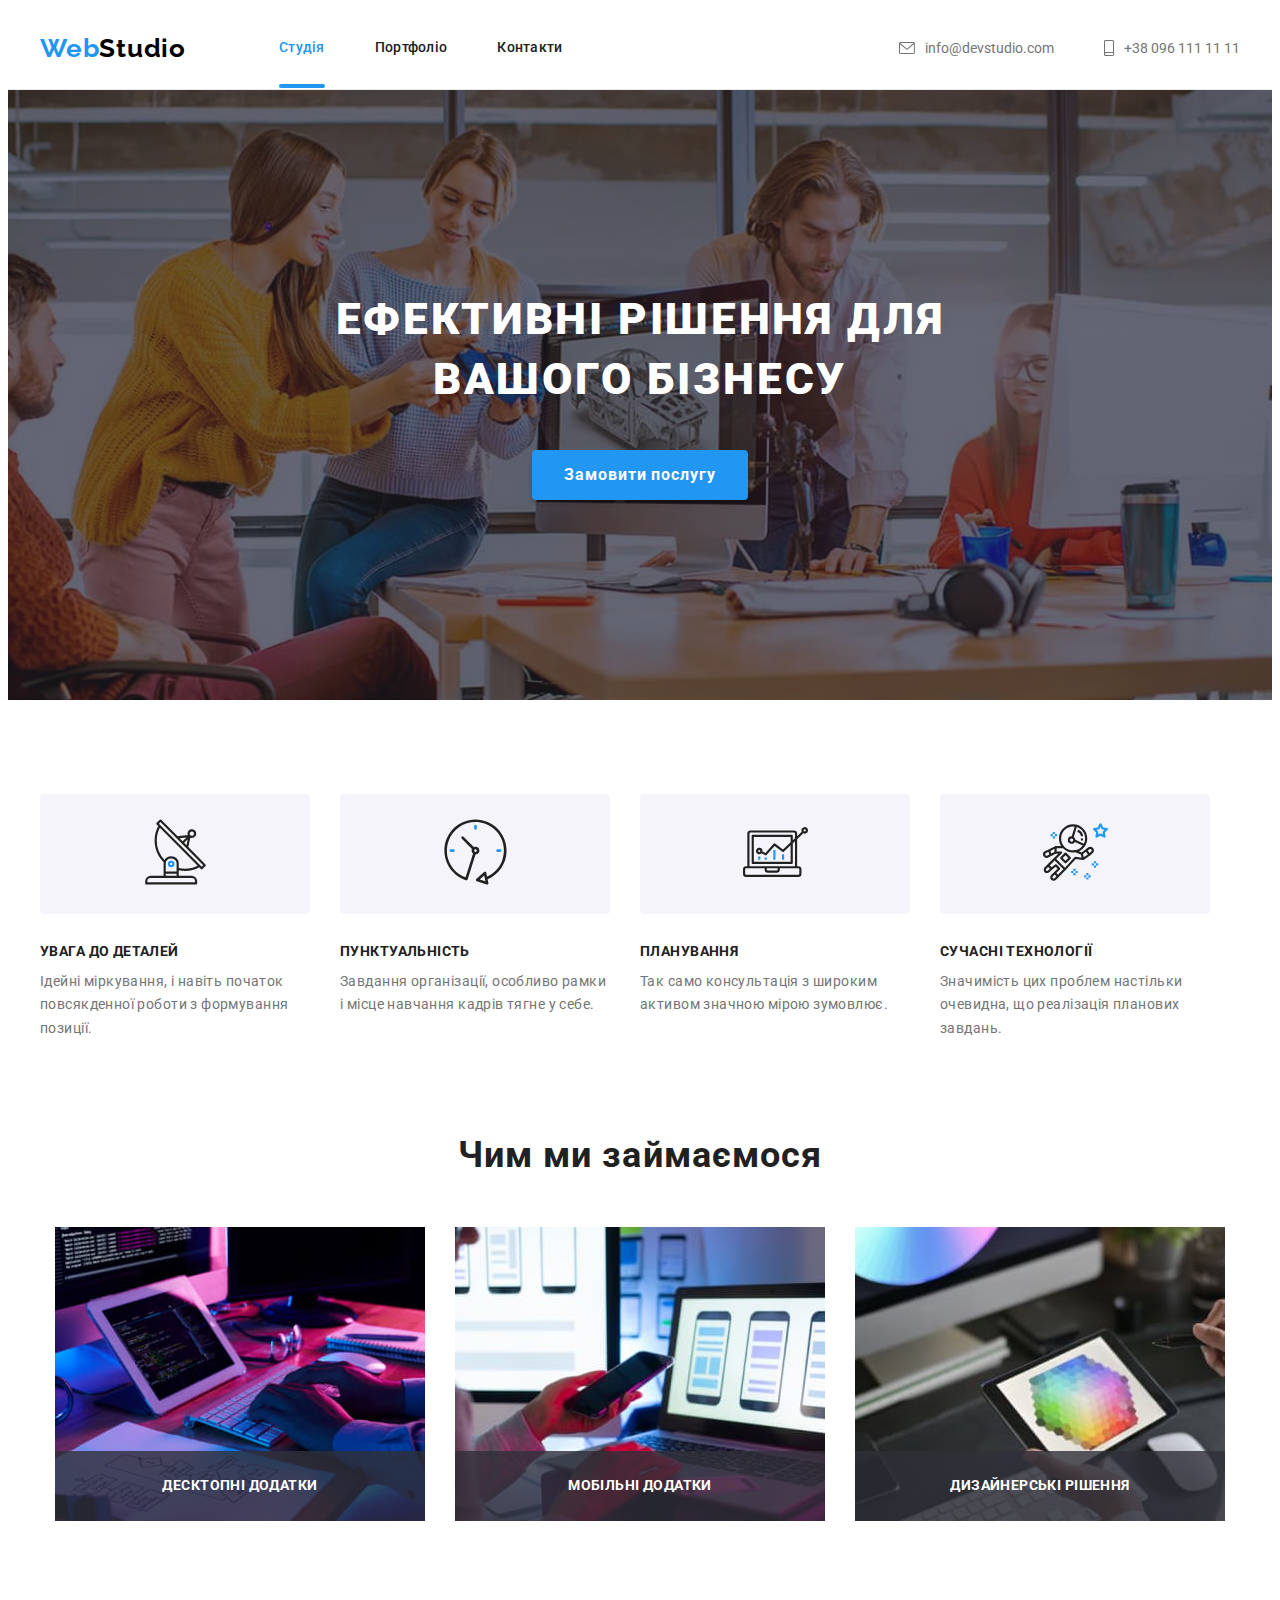
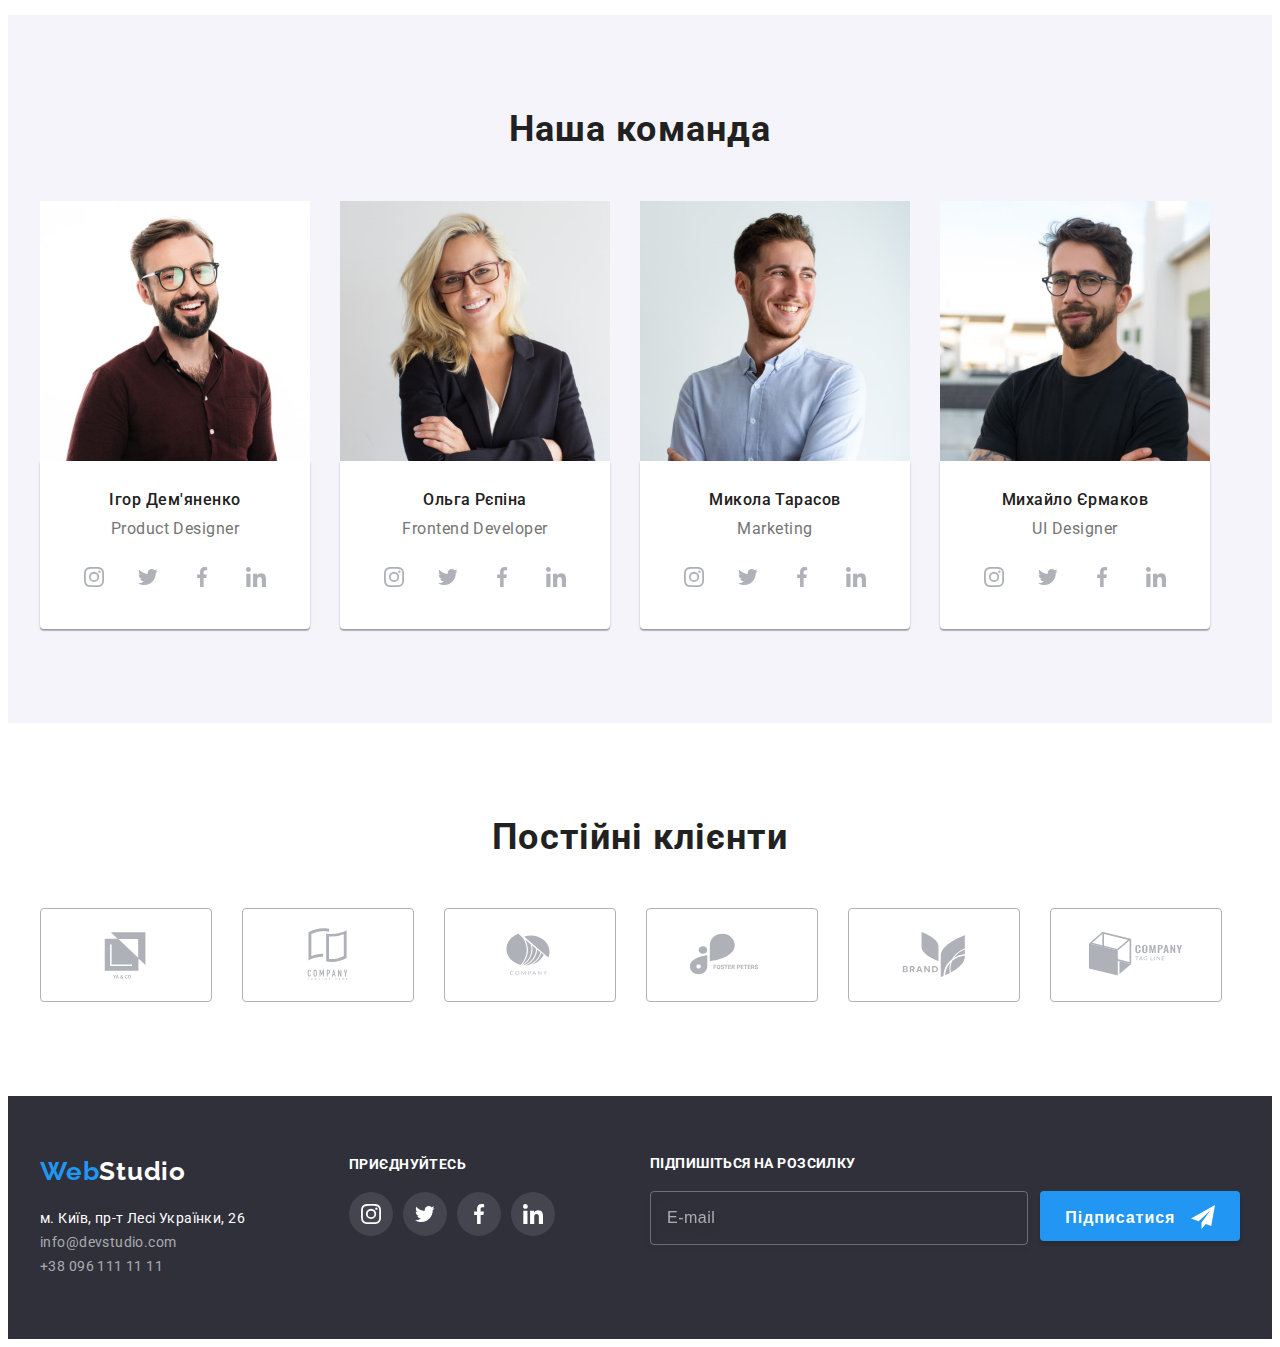
==== commit bc346022: "Update index.html" ====
--- a/index.html
+++ b/index.html
@@ -41,7 +41,7 @@
                             info@devstudio.com</a>
                 </li>
                 <li class="contacts__item">
-                        <a class="header-contact link" href="tel:+380961111111">
+                        <a class="contacts__link link" href="tel:+380961111111">
                             <svg class="contacts__icon" width="10" height="16">
                                 <use href="./images/icons.svg#icon-smartphone"></use>
                             </svg>
